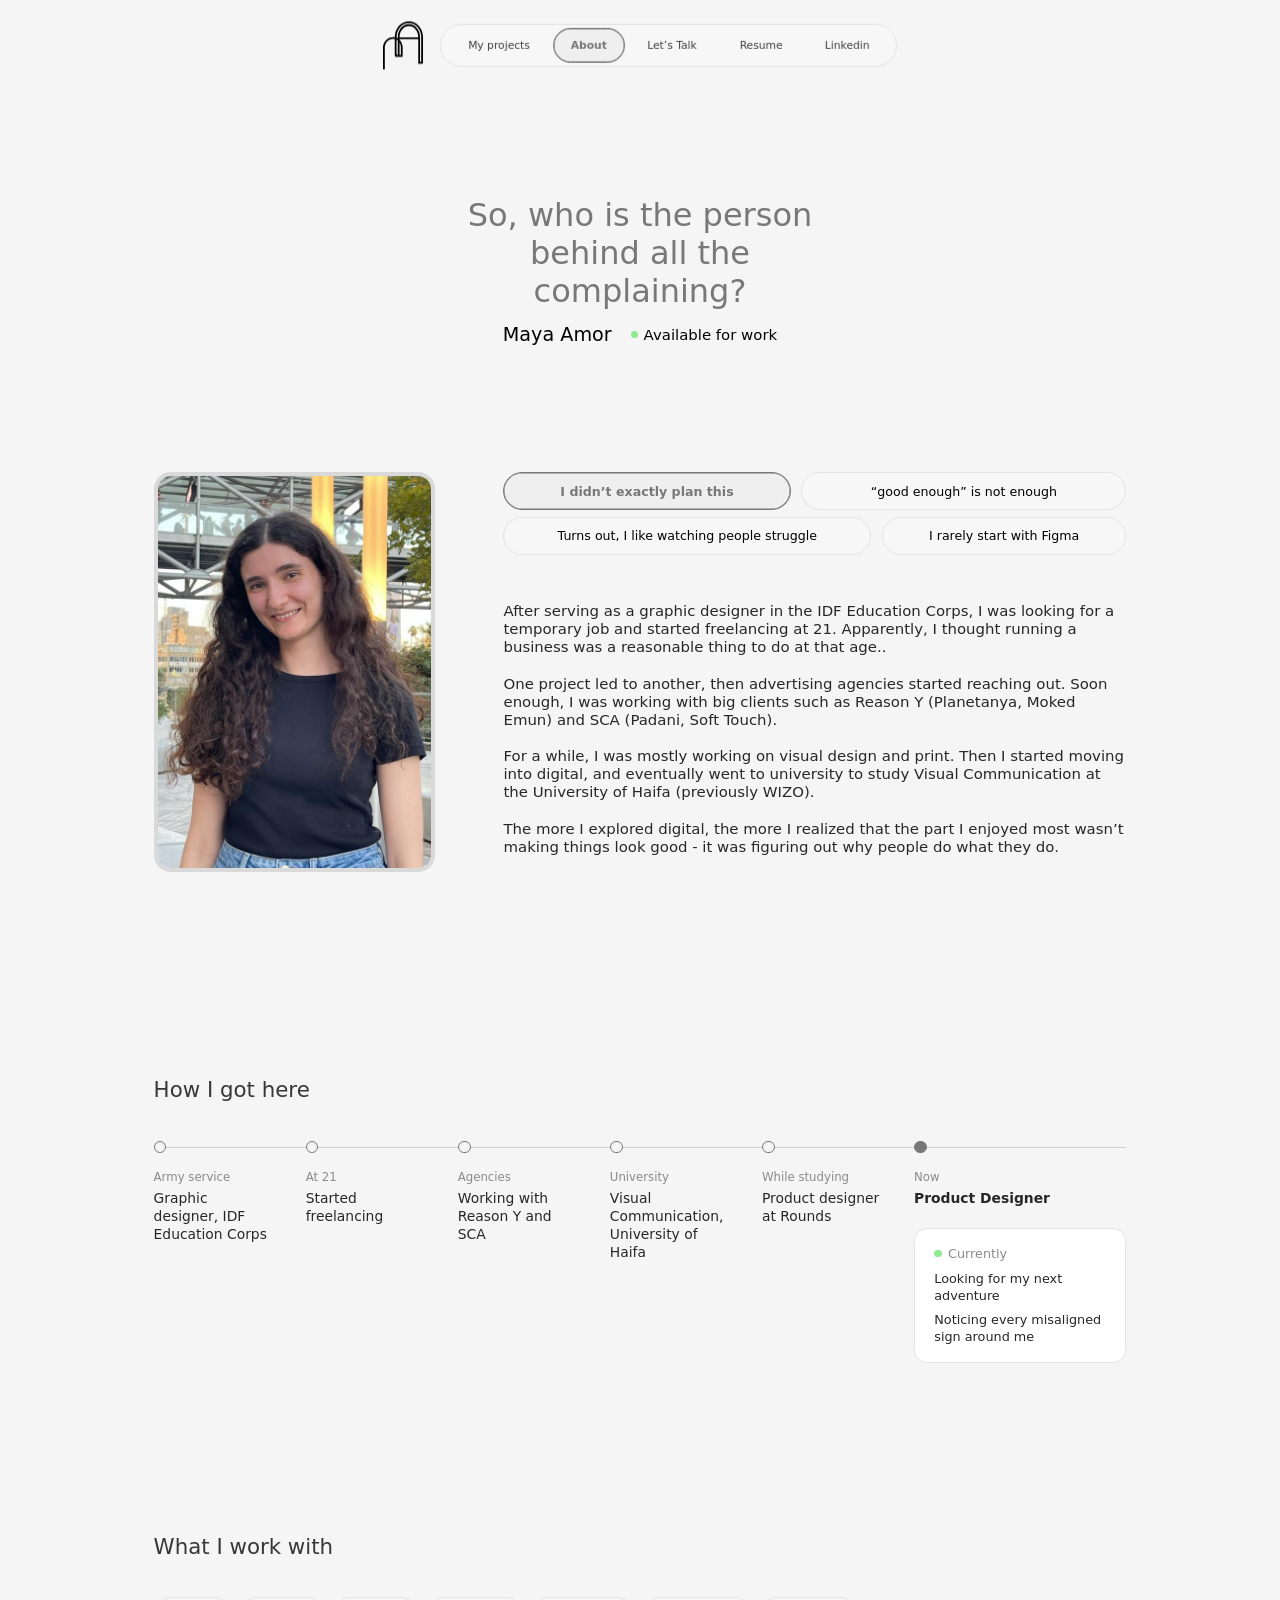
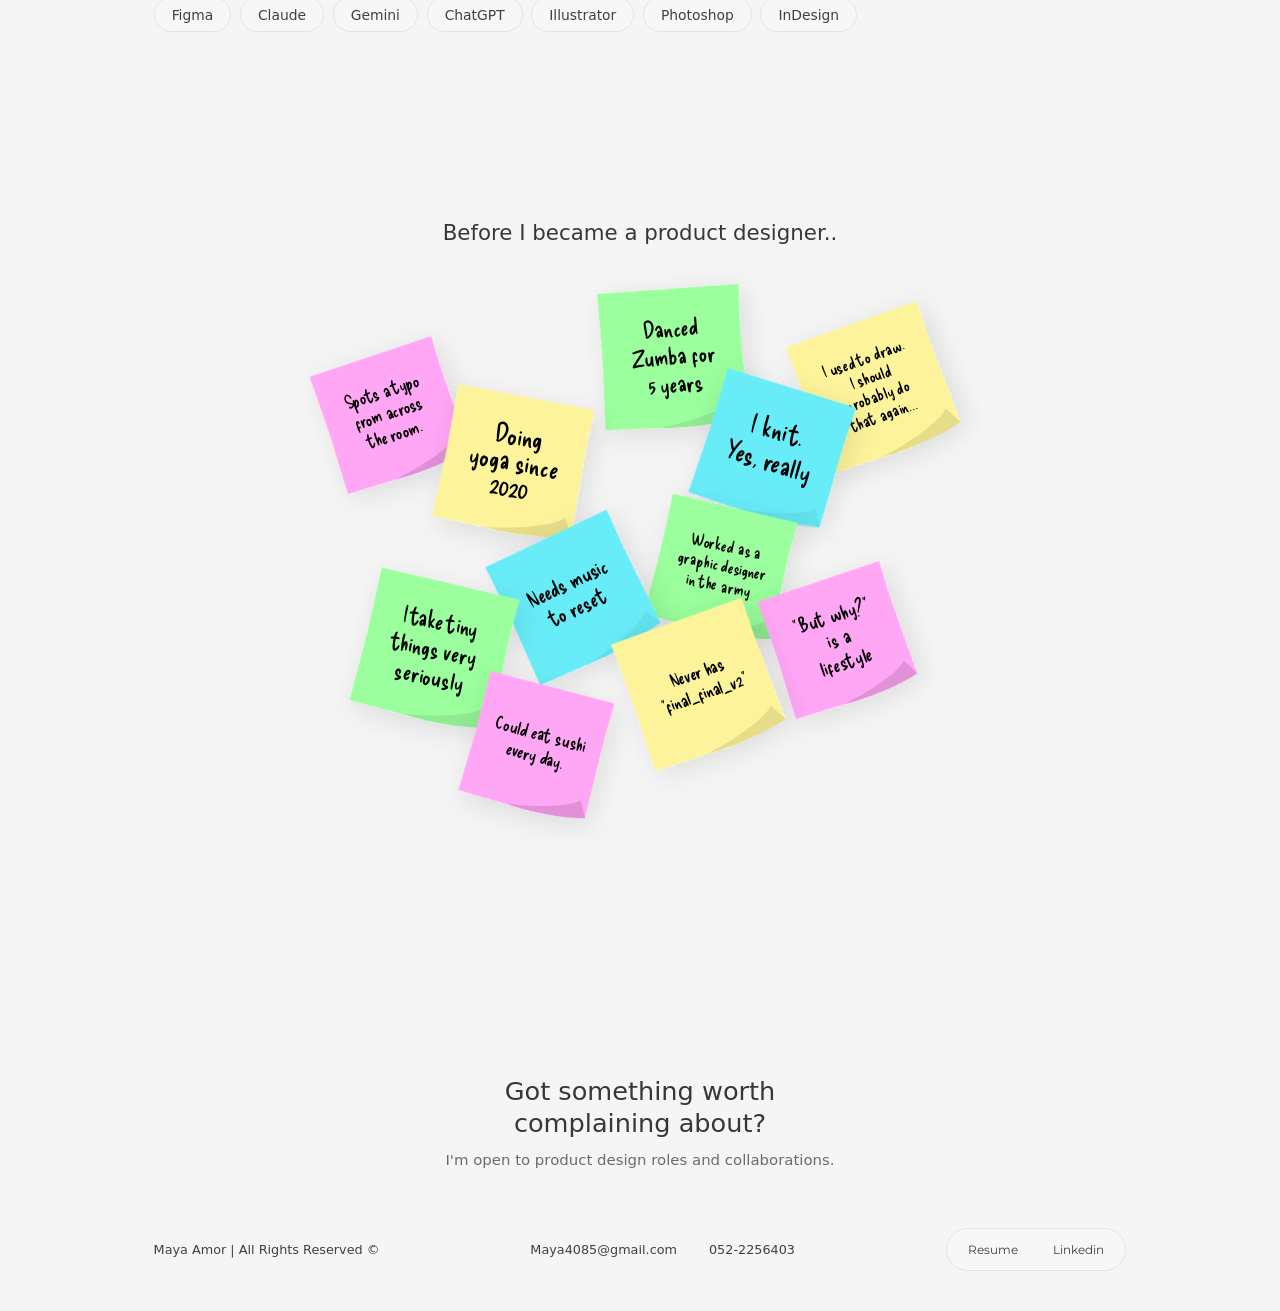
==== about.html @ e7456b0b "Portfolio website: Home, About, WordWise and Sender case studies Responsive static site (HTML, CSS, " ====
<!DOCTYPE html>
<html lang="en">
<head>
  <meta charset="UTF-8">
  <meta name="viewport" content="width=device-width, initial-scale=1.0">
  <title>About | Maya Amor</title>
  <meta name="description" content="About Maya Amor, a product designer who started in graphic design and freelancing and moved into understanding why people do what they do.">

  <!-- Link preview (LinkedIn, WhatsApp, etc.) -->
  <meta property="og:type" content="website">
  <meta property="og:site_name" content="Maya Amor">
  <meta property="og:title" content="About | Maya Amor">
  <meta property="og:description" content="About Maya Amor, a product designer who started in graphic design and freelancing and moved into understanding why people do what they do.">
  <meta property="og:url" content="https://mayaamor122.github.io/about.html">
  <meta property="og:image" content="https://mayaamor122.github.io/assets/social-preview.png">
  <meta property="og:image:width" content="1200">
  <meta property="og:image:height" content="630">
  <meta name="twitter:card" content="summary_large_image">
  <link rel="canonical" href="https://mayaamor122.github.io/about.html">
  <link rel="icon" type="image/svg+xml" href="assets/icons/logo.svg">

  <link rel="preconnect" href="https://fonts.googleapis.com">
  <link rel="preconnect" href="https://fonts.gstatic.com" crossorigin>
  <link href="https://fonts.googleapis.com/css2?family=Delicious+Handrawn&family=Google+Sans+Flex:wght@300..700&family=Montserrat:wght@400;500&display=swap" rel="stylesheet">

  <link rel="stylesheet" href="css/styles.css">

  <!-- Lets CSS know JavaScript is on, so scroll animations only hide content when they can reveal it -->
  <script>document.documentElement.classList.add("js");</script>
</head>
<body>

  <!-- ===== Sticky header (already docked on this page) ===== -->
  <header class="site-header">

    <a class="site-header__logo" href="index.html" aria-label="Maya Amor, home">
      <img src="assets/icons/logo.svg" alt="" width="46" height="56">
    </a>

    <button class="site-header__menu-btn" type="button" aria-label="Open menu" aria-expanded="false" aria-controls="site-nav">
      <span></span><span></span><span></span>
    </button>

    <div class="site-header__nav" id="site-nav">
      <nav class="pill-nav" aria-label="Main">
        <a class="pill-nav__link" href="index.html#projects">My projects</a>
        <a class="pill-nav__link" href="about.html" aria-current="page">About</a>
        <a class="pill-nav__link" href="#contact">Let’s Talk</a>
        <a class="pill-nav__link" href="assets/Maya%20Amor%20Resume.pdf" target="_blank" rel="noopener">Resume</a>
        <a class="pill-nav__link" href="https://www.linkedin.com/in/maya-amor/" target="_blank" rel="noopener">Linkedin</a>
      </nav>
    </div>
  </header>

  <main class="about container">

    <!-- ===== Intro ===== -->
    <div class="about__intro">
      <h1 class="about__title">So, who is the person behind all the complaining?</h1>
      <div class="about__meta">
        <span class="about__name">Maya Amor</span>
        <span class="about__status">Available for work</span>
      </div>
    </div>

    <!-- ===== Photo + story ===== -->
    <div class="about__body">
      <div class="about__photo reveal">
        <img src="assets/Photo%20of%20myself%20for%20about%20section.jpeg"
             alt="Maya Amor smiling, with long curly hair and a black t-shirt, standing outdoors"
             width="768" height="1024">
      </div>

      <div class="about__story reveal">
        <div class="about__tabs" role="tablist" aria-label="About me">
          <button class="about__tab" type="button" role="tab" id="tab-plan" aria-controls="panel-plan" aria-selected="true">I didn’t exactly plan this</button>
          <button class="about__tab" type="button" role="tab" id="tab-enough" aria-controls="panel-enough" aria-selected="false" tabindex="-1">“good enough” is not enough</button>
          <button class="about__tab" type="button" role="tab" id="tab-struggle" aria-controls="panel-struggle" aria-selected="false" tabindex="-1">Turns out, I like watching people struggle</button>
          <button class="about__tab" type="button" role="tab" id="tab-figma" aria-controls="panel-figma" aria-selected="false" tabindex="-1">I rarely start with Figma</button>
        </div>

        <div class="about__panels">
        <div class="about__panel" role="tabpanel" id="panel-plan" aria-labelledby="tab-plan">
          <p>After serving as a graphic designer in the IDF Education Corps, I was looking for a temporary job and started freelancing at 21. Apparently, I thought running a business was a reasonable thing to do at that age..</p>
          <p>One project led to another, then advertising agencies started reaching out. Soon enough, I was working with big clients such as Reason Y (Planetanya, Moked Emun) and SCA (Padani, Soft Touch).</p>
          <p>For a while, I was mostly working on visual design and print. Then I started moving into digital, and eventually went to university to study Visual Communication at the University of Haifa (previously WIZO).</p>
          <p class="about__highlight">The more I explored digital, the more I realized that the part I enjoyed most wasn’t making things look good - it was figuring out why people do what they do.</p>
        </div>

        <div class="about__panel" role="tabpanel" id="panel-enough" aria-labelledby="tab-enough" hidden>
          <p>I've never been particularly good at looking at something and thinking, “Well, that's just how it is.”</p>
          <p>If something doesn't make sense, I want to know why. If something could work better, I'll probably notice it. And if something is 2px off...</p>
          <p>Well.</p>
          <p class="about__highlight">Unfortunately, I will notice that too.</p>
        </div>

        <div class="about__panel" role="tabpanel" id="panel-struggle" aria-labelledby="tab-struggle" hidden>
          <p>Not in a concerning way.</p>
          <p>I just find it genuinely interesting to watch how people interact with things: what they understand immediately, where they hesitate, what they expect to happen, and what makes them take a completely different path from the one I had imagined.</p>
          <p>That's the part of UX that keeps me interested.</p>
          <p class="about__highlight">People rarely use things exactly the way you thought they would. And honestly, that’s what makes it interesting.</p>
        </div>

        <div class="about__panel" role="tabpanel" id="panel-figma" aria-labelledby="tab-figma" hidden>
          <p>Before I design anything, I need to understand what I’m looking at.</p>
          <p>What the product does. Who it’s for. What already exists. What people are used to. What doesn’t make sense.</p>
          <p>Sometimes that means research. Sometimes it means looking at competitors. Sometimes it means grabbing a piece of paper and sketching the flow I have in mind.</p>
          <p class="about__highlight">Figma comes later.</p>
        </div>
        </div>
      </div>
    </div>

    <!-- ===== Journey timeline (the last point holds "Currently") ===== -->
    <section class="journey" aria-labelledby="journey-title">
      <h2 class="about__section-title reveal" id="journey-title">How I got here</h2>
      <ol class="journey__list">
        <li class="journey__item reveal">
          <span class="journey__when">Army service</span>
          <span class="journey__what">Graphic designer, IDF Education Corps</span>
        </li>
        <li class="journey__item reveal">
          <span class="journey__when">At 21</span>
          <span class="journey__what">Started freelancing</span>
        </li>
        <li class="journey__item reveal">
          <span class="journey__when">Agencies</span>
          <span class="journey__what">Working with Reason Y and SCA</span>
        </li>
        <li class="journey__item reveal">
          <span class="journey__when">University</span>
          <span class="journey__what">Visual Communication, University of Haifa</span>
        </li>
        <li class="journey__item reveal">
          <span class="journey__when">While studying</span>
          <span class="journey__what">Product designer at Rounds</span>
        </li>
        <li class="journey__item journey__item--now reveal">
          <span class="journey__when">Now</span>
          <span class="journey__what">Product Designer</span>
          <!-- Placeholder lines: replace with what you're up to -->
          <div class="journey__currently">
            <p class="journey__currently-label">Currently</p>
            <ul>
              <li>Looking for my next adventure</li>
              <li>Noticing every misaligned sign around me</li>
            </ul>
          </div>
        </li>
      </ol>
    </section>

    <!-- ===== Tools and skills ===== -->
    <section class="tools reveal" aria-labelledby="tools-title">
      <h2 class="about__section-title" id="tools-title">What I work with</h2>
      <ul class="tools__list">
        <li>Figma</li>
        <li>Claude</li>
        <li>Gemini</li>
        <li>ChatGPT</li>
        <li>Illustrator</li>
        <li>Photoshop</li>
        <li>InDesign</li>
      </ul>
    </section>

    <!-- ===== Sticky notes: random facts (drag them around) ===== -->
    <section class="facts" id="facts" aria-labelledby="facts-title">
      <h2 class="facts__title reveal" id="facts-title">Before I became a product designer..</h2>
      <ul class="facts__board reveal" aria-label="Random facts about me">
        <li class="note" style="--x:16.96%; --y:25.07%; --w:173.28; --h:168.28; --rot:-11.11deg">
          <i class="note__paper" style="inset:-13.71% -20.63% -21.75% -13.31%"><img src="assets/about/notes/note-1.svg" alt="" draggable="false"></i>
          <span class="note__text" style="--tx:-0.81%; --ty:-1.81%; --trot:-6.94deg; --fs:22; --tw:59.79%">Spots a typo from across the room.</span>
        </li>
        <li class="note" style="--x:54.28%; --y:15.35%; --w:187.6; --h:185.58; --rot:1.49deg">
          <i class="note__paper" style="inset:-12.49% -18.65% -17.26% -12.36%"><img src="assets/about/notes/note-2.svg" alt="" draggable="false"></i>
          <span class="note__text" style="--tx:-0.12%; --ty:-2.16%; --trot:-6.72deg; --fs:28; --tw:58.68%">Danced Zumba for 5 years</span>
        </li>
        <li class="note" style="--x:80.92%; --y:20.62%; --w:184.15; --h:182.15; --rot:-14.27deg">
          <i class="note__paper" style="inset:-12.73% -19.02% -17.64% -12.59%"><img src="assets/about/notes/note-3.svg" alt="" draggable="false"></i>
          <span class="note__text" style="--tx:-0.24%; --ty:-2.74%; --trot:-5.48deg; --fs:20; --tw:59.78%">I used to draw. I should probably do that again...</span>
        </li>
        <li class="note" style="--x:33.4%; --y:33.88%; --w:184.15; --h:182.15; --rot:16.27deg">
          <i class="note__paper" style="inset:-12.73% -19.02% -17.64% -12.59%"><img src="assets/about/notes/note-4.svg" alt="" draggable="false"></i>
          <span class="note__text" style="--tx:-0.35%; --ty:-2.73%; --trot:-5.38deg; --fs:32; --tw:59.78%; --lh:0.969">Doing yoga since 2020</span>
        </li>
        <li class="note" style="--x:67.53%; --y:31.24%; --w:181.99; --h:176.91; --rot:24.68deg">
          <i class="note__paper" style="inset:-13.02% -19.62% -20.68% -12.67%"><img src="assets/about/notes/note-5.svg" alt="" draggable="false"></i>
          <span class="note__text" style="--tx:-1.07%; --ty:-3.64%; --trot:-7.71deg; --fs:32; --tw:60.49%">I knit. Yes, really</span>
        </li>
        <li class="note" style="--x:60.64%; --y:52.14%; --w:169.48; --h:167.65; --rot:18.75deg">
          <i class="note__paper" style="inset:-13.84% -20.75% -19.39% -13.7%"><img src="assets/about/notes/note-6.svg" alt="" draggable="false"></i>
          <span class="note__text" style="--tx:-0.55%; --ty:-4.32%; --trot:-6.71deg; --fs:20; --tw:64.96%">Worked as a graphic designer in the army</span>
        </li>
        <li class="note" style="--x:41.25%; --y:56.75%; --w:181.99; --h:176.91; --rot:-17.99deg">
          <i class="note__paper" style="inset:-13.02% -19.62% -20.68% -12.67%"><img src="assets/about/notes/note-7.svg" alt="" draggable="false"></i>
          <span class="note__text" style="--tx:-0.37%; --ty:-2.17%; --trot:-7.52deg; --fs:26; --tw:60.04%">Needs music to reset</span>
        </li>
        <li class="note" style="--x:22.94%; --y:66.42%; --w:187.6; --h:185.58; --rot:18.75deg">
          <i class="note__paper" style="inset:-12.49% -18.65% -17.26% -12.36%"><img src="assets/about/notes/note-8.svg" alt="" draggable="false"></i>
          <span class="note__text" style="--tx:-0.75%; --ty:-2.02%; --trot:-6.71deg; --fs:28; --tw:58.68%">I take tiny things very seriously</span>
        </li>
        <li class="note" style="--x:76.02%; --y:64.22%; --w:173.28; --h:168.28; --rot:-11.11deg">
          <i class="note__paper" style="inset:-13.71% -20.63% -21.75% -13.31%"><img src="assets/about/notes/note-9.svg" alt="" draggable="false"></i>
          <span class="note__text" style="--tx:0.41%; --ty:-1.11%; --trot:-6.94deg; --fs:24; --tw:56.87%">“But why?” is a lifestyle</span>
        </li>
        <li class="note" style="--x:57.82%; --y:72.33%; --w:184.15; --h:182.15; --rot:-14.27deg">
          <i class="note__paper" style="inset:-12.73% -19.02% -17.64% -12.59%"><img src="assets/about/notes/note-10.svg" alt="" draggable="false"></i>
          <span class="note__text" style="--tx:0.83%; --ty:-2.62%; --trot:-5.48deg; --fs:22; --tw:64.81%">Never has “final_final_v2”</span>
        </li>
        <li class="note" style="--x:36.4%; --y:83%; --w:173.28; --h:168.28; --rot:22.15deg">
          <i class="note__paper" style="inset:-13.71% -20.63% -21.75% -13.31%"><img src="assets/about/notes/note-11.svg" alt="" draggable="false"></i>
          <span class="note__text" style="--tx:-0.06%; --ty:-2.33%; --trot:-6.94deg; --fs:22; --tw:65.36%">Could eat sushi every day.</span>
        </li>
      </ul>
    </section>

  </main>

  <!-- ===== Footer ===== -->
  <footer id="contact" class="footer">
    <!-- Closing line: the top of the footer -->
    <div class="footer__cta container reveal">
      <h2 class="footer__title">Got something worth<br>complaining about?</h2>
      <p class="footer__subtitle">I'm open to product design roles and collaborations.</p>
    </div>

    <div class="footer__inner container">
      <p class="footer__copy">Maya Amor | All Rights Reserved ©</p>

      <div class="footer__contact">
        <span>Maya4085@gmail.com</span>
        <span>052-2256403</span>
      </div>

      <div class="footer__actions">
        <nav class="pill-nav pill-nav--footer" aria-label="External links">
          <a class="pill-nav__link" href="assets/Maya%20Amor%20Resume.pdf" target="_blank" rel="noopener">Resume</a>
          <a class="pill-nav__link" href="https://www.linkedin.com/in/maya-amor/" target="_blank" rel="noopener">Linkedin</a>
        </nav>
      </div>
    </div>
  </footer>

  <!-- Floating back-to-top button, appears once you start scrolling -->
  <a class="back-to-top" href="#top" aria-label="Back to top">
    <img src="assets/icons/back-to-top.svg" alt="" width="47" height="47">
  </a>

  <script src="js/main.js"></script>
</body>
</html>
---- css/styles.css ----
/* =========================================================
   Scaling
   The Figma design is drawn on a 1200px frame. On desktop the
   whole layout scales with the window width, so 1rem = 16px at
   1200px, up to a max of 18.4px from 1380px wide. All sizes below are in rem
   (Figma px ÷ 16). Tablet and phone use a fixed 16px base.
   ========================================================= */
html {
  font-size: 16px;
}

@media (min-width: 961px) {
  html {
    /* Grows with the window up to 1380px wide (1.15× the Figma sizes),
       then stays that size so text doesn't get huge on big screens */
    font-size: min(calc(100vw / 75), 18.4px);
  }
}

/* =========================================================
   Design tokens (from Figma)
   ========================================================= */
:root {
  --bg: #f5f5f5;
  --surface: #f7f7f7;
  --surface-hover: #ececec;
  --border: #e3e3e3;
  --selected-bg: #efeff0;         /* selected pill (current page / active tab) */
  --selected: #787878;

  --text-strong: #272727;
  --text-heading: #373737;
  --text-muted: #404041;
  --navy: #0a083b;

  --wordwise: #581c89;
  --wordwise-card: #a855f7;
  --sender: #f57538;
  --sender-card: #ff8834;

  --font-sans: "Google Sans Flex", "Google Sans", system-ui, -apple-system, "Segoe UI", Roboto, sans-serif;
  --font-alt: "Montserrat", system-ui, -apple-system, "Segoe UI", Roboto, sans-serif;

  --content-width: 57rem;   /* 912px */
  --gutter: 1rem;
  --radius-card: 1rem;      /* 16px */
}

/* =========================================================
   Base
   ========================================================= */
*,
*::before,
*::after {
  box-sizing: border-box;
}

html {
  scroll-behavior: smooth;
}

@media (prefers-reduced-motion: reduce) {
  html { scroll-behavior: auto; }
}

body {
  margin: 0;
  background: var(--bg);
  color: var(--text-strong);
  font-family: var(--font-sans);
  -webkit-font-smoothing: antialiased;
  text-rendering: optimizeLegibility;
}

img {
  display: block;
  max-width: 100%;
  height: auto;
}

a {
  color: inherit;
  text-decoration: none;
}

/* Line break used only on phones */
.br-mobile {
  display: none;
}

/* Phone-only starting spot for the menu button in the hero */
.hero__menu-slot {
  display: none;
}

h1, h2, h3, h4, p, ul, dl, dd, figure {
  margin: 0;
}

ul {
  padding: 0;
  list-style: none;
}

:focus-visible {
  outline: 2px solid var(--wordwise-card);
  outline-offset: 3px;
}

.container {
  width: 100%;
  max-width: calc(var(--content-width) + var(--gutter) * 2);
  margin-inline: auto;
  padding-inline: var(--gutter);
}

/* =========================================================
   Pill navigation (hero + footer)
   ========================================================= */
.pill-nav {
  display: flex;
  align-items: center;
  justify-content: center;
  height: 2.5rem;                 /* 40px (85% of Figma 47px) */
  padding: 0.266rem;              /* same gap on every side */
  background: var(--surface);
  border: 0.094rem solid var(--border);
  border-radius: 4.625rem;
}

.pill-nav__link {
  padding: 0.584rem 1.01rem;      /* 85% of Figma 11px 19px */
  border: 1px solid transparent;  /* reserves space for the hover stroke */
  border-radius: 4.625rem;
  font-size: 0.629rem;            /* 85% of Figma 11.8px */
  font-weight: 300;
  line-height: normal;
  color: var(--text-muted);
  white-space: nowrap;
  transition: background-color 0.2s ease, border-color 0.2s ease, color 0.2s ease;
}

.pill-nav__link:hover {
  background: var(--surface-hover);
  color: var(--text-strong);
}

.site-header .pill-nav__link:hover,
.hero .pill-nav__link:hover {
  border-color: var(--border);
}

/* Current page (e.g. "About" on the About page) */
/* Selected pill: one shared style for the current navbar link
   (e.g. "About", or "My projects" while viewing the projects)
   and the active About tab. */
.pill-nav__link[aria-current]:not([aria-current="false"]),
.pill-nav__link[aria-current]:not([aria-current="false"]):hover,
.about__tab[aria-selected="true"],
.about__tab[aria-selected="true"]:hover {
  background: var(--selected-bg);
  border-color: var(--selected);
  box-shadow: inset 0 0 0 0.5px var(--selected);  /* 1.5px outline in total, like Figma */
  color: var(--selected);
  font-weight: 600;
}

/* Reserves the bold width so pills don't shift when they get selected
   (js/main.js copies each label into data-label) */
.pill-nav__link,
.about__tab,
.cs-nav__link {
  display: inline-flex;
  flex-direction: column;
  align-items: center;
}

.pill-nav__link::after,
.about__tab::after,
.cs-nav__link::after {
  content: attr(data-label);
  height: 0;
  overflow: hidden;
  visibility: hidden;
  font-weight: 600;
}

.pill-nav--footer .pill-nav__link {
  font-family: var(--font-alt);
  font-weight: 400;
}

/* =========================================================
   Sticky header
   Layout here = the final "docked" position (logo + navbar side by side).
   On Home, js/main.js moves the logo and navbar from their hero spots
   into these positions as you scroll, and fades the shadows in via --dock.
   ========================================================= */
.site-header {
  --dock: 0;                      /* 0 = no shadow (in hero), 1 = full shadow (docked) */
  position: fixed;
  inset: 0 0 auto 0;
  z-index: 20;
  display: flex;
  align-items: center;
  justify-content: center;
  gap: 1rem;                      /* 16px between logo and navbar */
  padding: 1.25rem var(--gutter); /* 20px */
  pointer-events: none;           /* only the logo/links are clickable, not the empty bar */
}

.site-header > * {
  position: relative;
  pointer-events: auto;
}

/* Docked shadows: fade in with --dock so the header stands out over the page */
.site-header .pill-nav,
.site-header__menu-btn {
  box-shadow: 0 0.25rem 0.875rem rgba(0, 0, 0, calc(0.1 * var(--dock)));
}

.site-header__logo img {
  filter: drop-shadow(0 0.125rem 0.25rem rgba(0, 0, 0, calc(0.18 * var(--dock))));
}

/* Soft blurred patch behind the logo once it's docked, so it stays readable
   over busy content. Round with feathered edges, so there's no hard outline. */
.site-header__logo {
  isolation: isolate;
}

.site-header__logo::before {
  content: "";
  position: absolute;
  inset: -0.75rem -0.9rem;
  z-index: -1;
  border-radius: 50%;
  background: rgba(245, 245, 245, 0.35);
  -webkit-backdrop-filter: blur(6px);
  backdrop-filter: blur(6px);
  -webkit-mask-image: radial-gradient(closest-side, #000 55%, transparent);
  mask-image: radial-gradient(closest-side, #000 55%, transparent);
  opacity: var(--dock);
  pointer-events: none;
}

.site-header__logo,
.site-header__nav {
  display: block;
  transform-origin: top left;     /* so the docked shrink is anchored predictably */
  will-change: transform;
}

.site-header__menu-btn {
  display: none;
}

/* Page content below the header shouldn't hide under it when jumping to a section */
#facts,
#projects,
#contact {
  scroll-margin-top: 6.5rem;
}

/* =========================================================
   Hero — fills the first screen
   ========================================================= */
.hero {
  display: flex;
  flex-direction: column;
  align-items: center;
  justify-content: center;
  gap: 3.375rem;                  /* 54px */
  min-height: 100vh;
  min-height: 100svh;
  padding-block: 3rem;
  text-align: center;
}

.hero__logo-slot,
.site-header__logo img {
  width: 2.342rem;                /* 85% of the Figma-minus-5% size */
  height: auto;
}

.hero__text {
  display: flex;
  flex-direction: column;
  align-items: center;
  color: var(--text-heading);
}

.hero__title {
  margin-bottom: 1.9375rem;       /* 31px */
  font-size: 1.875rem;            /* 30px */
  font-weight: 500;
  line-height: 1.069;
}

.hero__bio {
  font-size: 1rem;                /* 16px */
  font-weight: 400;
  line-height: 1.069;
}

.hero__bio + .hero__bio {
  margin-top: 1.069em;
}

.hero .pill-nav {
  max-width: 100%;
}

/* On desktop/tablet the hero logo + navbar are invisible placeholders:
   the header copies are drawn on top of them and travel up on scroll. */
@media (min-width: 641px) {
  .js .site-header--home ~ .hero .hero__logo-slot,
  .js .site-header--home ~ .hero .hero__nav-slot {
    visibility: hidden;
  }
}

/* =========================================================
   Intro to projects
   ========================================================= */
.intro {
  display: flex;
  justify-content: center;
  padding-top: 6rem;
  padding-bottom: 5rem;           /* 80px */
}

.intro__link {
  display: flex;
  flex-direction: column;
  align-items: center;
  gap: 0.9375rem;                 /* 15px */
  max-width: 20.625rem;           /* 330px */
  font-size: 0.875rem;            /* 14px */
  font-weight: 300;
  line-height: normal;
  color: #000;
  text-align: center;
}

.intro__link img {
  width: 1rem;
}

/* =========================================================
   Projects
   ========================================================= */
.projects {
  display: flex;
  flex-direction: column;
  gap: 8.375rem;                  /* 134px */
  padding-top: 4.875rem;          /* 78px */
  scroll-margin-top: 1.5rem;
}

.project {
  display: flex;
  flex-direction: column;
  gap: 1.5rem;                    /* 24px */
}

.project__header {
  display: flex;
  align-items: flex-start;
  justify-content: space-between;
  gap: 1.5rem;
}

.project__heading {
  display: flex;
  flex-direction: column;
  gap: 0.75rem;                   /* 12px */
}

.project__label {
  font-family: var(--font-alt);
  font-size: 0.9375rem;           /* 15px */
  font-weight: 500;
  line-height: 1.069;
}

.project__title {
  font-size: 1.625rem;            /* 26px */
  font-weight: 600;
  line-height: normal;
}

.project--wordwise .project__label { color: var(--wordwise); }
.project--wordwise .project__title { max-width: 23.125rem; }
.project--sender   .project__label { color: var(--sender); }

/* Card = colored background + full-resolution screenshot on top,
   positioned exactly as in Figma (912 × 500 frame). */
.project__card {
  position: relative;
  display: block;
  overflow: hidden;
  border-radius: var(--radius-card);
  aspect-ratio: 912 / 500;
  container-type: inline-size;
}

.project--wordwise .project__card { background: var(--wordwise-card); }
.project--sender   .project__card { background: var(--sender-card); }

.project__screen {
  position: absolute;
  left: 7.294%;                   /* 66.5 / 912 */
  top: 34.34%;                    /* 171.7 / 500 */
  width: 85.41%;                  /* 779 / 912 */
  border-radius: 1.754cqi;        /* 16px at 912px card width, scales with the card */
}

/* View Project button */
.btn-pill {
  display: inline-flex;
  flex-shrink: 0;
  align-items: center;
  justify-content: center;
  gap: 0.5rem;                    /* 8px */
  padding: 0.625rem 1.125rem;     /* 10px 18px */
  background: var(--surface);
  border: 1px solid var(--border);
  border-radius: 100px;
  font-size: 0.8125rem;           /* 13px */
  font-weight: 300;
  line-height: 1.22;
  color: var(--text-strong);
  white-space: nowrap;
  transition: background-color 0.2s ease;
}

.btn-pill:hover {
  background: var(--surface-hover);
}

.btn-pill__arrow {
  /* The Figma arrow points down; rotate it to point right */
  width: 0.6875rem;               /* 11px */
  transform: rotate(-90deg);
}

/* Tags */
.tags {
  display: flex;
  flex-wrap: wrap;
  gap: 0.375rem;                  /* 6px */
}

.tag {
  min-width: 5.375rem;            /* 86px */
  padding: 0.625rem 1.25rem;      /* 10px 20px */
  border: 1px solid var(--border);
  border-radius: 100px;
  font-family: var(--font-alt);
  font-size: 0.75rem;             /* 12px */
  line-height: 1.22;
  text-align: center;
  color: var(--text-strong);
}

/* =========================================================
   Footer
   ========================================================= */
.footer {
  margin-top: 13.5625rem;         /* 217px */
  padding-bottom: 2.3125rem;      /* 37px */
}

.footer__inner {
  display: flex;
  align-items: center;
  justify-content: space-between;
  gap: 1.5rem;
}

.footer__copy,
.footer__contact {
  font-size: 0.75rem;             /* 12px */
  font-weight: 300;
  color: var(--text-muted);
  white-space: nowrap;
}

.footer__contact {
  display: flex;
  gap: 1.875rem;                  /* 30px */
}

.footer__actions {
  display: flex;
  align-items: center;
  gap: 0.75rem;                   /* 12px */
}

/* Smaller pill than the hero navbar */
.pill-nav--footer {
  height: 2.5rem;                 /* 40px */
  padding: 0.25rem;               /* 4px */
}

.pill-nav--footer .pill-nav__link {
  padding: 0.5625rem 0.9375rem;   /* 9px 15px */
  font-size: 0.6875rem;           /* 11px */
}

/* =========================================================
   Floating back-to-top button
   Hidden at the top of the page; js/main.js adds .is-visible
   once you start scrolling.
   ========================================================= */
.back-to-top {
  position: fixed;
  right: 2rem;
  bottom: 2rem;
  z-index: 10;
  border-radius: 0.6rem;
  box-shadow: 0 0.25rem 1rem rgba(0, 0, 0, 0.08);
  opacity: 0;
  visibility: hidden;
  transform: translateY(0.75rem);
  transition: opacity 0.3s ease, transform 0.3s ease, visibility 0.3s;
}

.back-to-top.is-visible {
  opacity: 1;
  visibility: visible;
  transform: translateY(0);
}

.back-to-top.is-visible:hover {
  transform: translateY(-0.125rem);
}

.back-to-top img {
  width: 2.5rem;                  /* 40px */
}

/* =========================================================
   About page
   ========================================================= */
.about {
  padding-top: 11.5rem;           /* title sits closer to the navbar than in Figma (~232px) */
}

.about__intro {
  display: flex;
  flex-direction: column;
  align-items: center;
  gap: 0.75rem;
  text-align: center;
}

.about__title {
  max-width: 24rem;               /* 383px → wraps onto 2 lines */
  font-size: 1.875rem;            /* 30px */
  font-weight: 300;
  line-height: normal;
  color: var(--selected);
}

.about__meta {
  display: flex;
  flex-wrap: wrap;
  align-items: center;
  justify-content: center;
  gap: 0.25rem 1.125rem;          /* 18px */
  color: #000;
}

.about__name {
  font-size: 1.125rem;            /* 18px */
  font-weight: 400;
}

.about__status {
  display: inline-flex;
  align-items: center;
  gap: 0.3125rem;                 /* 5px */
  font-size: 0.875rem;            /* 14px */
  font-weight: 300;
}

.about__status::before {
  content: "";
  width: 0.43rem;                 /* 7px green dot */
  height: 0.43rem;
  border-radius: 50%;
  background: #90ea91;
}

.about__body {
  display: grid;
  grid-template-columns: 16.5rem 1fr;   /* 264px photo (about 10% smaller than Figma) + story */
  align-items: start;
  gap: 4rem;                            /* 64px */
  margin-top: 7.375rem;                 /* 118px */
}

/* Photo: rounded with a light gray frame, cropped like in Figma */
.about__photo {
  position: relative;
  overflow: hidden;
  aspect-ratio: 296 / 421;
  border: 0.25rem solid #d9d9d9;
  border-radius: var(--radius-card);
}

.about__photo img {
  position: absolute;
  top: -19.71%;
  left: -19.01%;
  width: 138.01%;
  max-width: none;
  height: 129.12%;
  object-fit: cover;
}

/* Tabs */
.about__tabs {
  display: flex;
  flex-wrap: wrap;
  gap: 0.375rem 0.625rem;         /* 6px between rows, 10px between pills */
}

.about__tab {
  display: inline-flex;
  flex-direction: column;
  flex: 1 1 auto;
  align-items: center;
  padding: 0.625rem 1.375rem;     /* 10px 22px */
  background: var(--surface);
  border: 1px solid var(--border);
  border-radius: 100px;
  font: inherit;
  font-size: 0.74rem;             /* 11.8px */
  font-weight: 300;
  line-height: normal;
  color: #000;
  white-space: nowrap;
  cursor: pointer;
  transition: background-color 0.2s ease, border-color 0.2s ease, box-shadow 0.2s ease, color 0.2s ease;
}

.about__tab:hover {
  background: var(--surface-hover);
}

/* Story text. All four panels share one grid cell, so the area is always as tall
   as the longest story and the page doesn't jump when switching tabs. */
.about__panels {
  display: grid;
  margin-top: 2.75rem;            /* 44px */
}

.about__panel[hidden] {
  display: block;
  visibility: hidden;
}

.about__panel {
  grid-area: 1 / 1;
  font-size: 0.875rem;            /* 14px */
  font-weight: 300;
  line-height: normal;
  color: var(--text-strong);
}

.about__panel p + p {
  margin-top: 1.25em;             /* blank line between paragraphs */
}

.about__highlight {
  font-weight: 500;
}

/* =========================================================
   Tablet (≤ 960px)
   ========================================================= */
@media (max-width: 960px) {
  :root { --gutter: 2rem; }

  .projects { gap: 6.5rem; }

  .footer { margin-top: 10rem; }

  .footer__inner {
    flex-wrap: wrap;
    justify-content: center;
    row-gap: 1.25rem;
  }

  .footer__copy { order: 3; width: 100%; text-align: center; }

  /* About: narrower photo column */
  .about { padding-top: 8.5rem; }

  .about__body {
    grid-template-columns: 12.5rem 1fr;
    gap: 2.5rem;
    margin-top: 5rem;
  }
}

/* =========================================================
   Phone (≤ 640px)
   ========================================================= */
@media (max-width: 640px) {
  :root { --gutter: 2rem; }       /* 32px side margins on phones */

  /* Hero no longer fills the whole screen on phones, so the intro line sits closer */
  .hero {
    gap: 2.5rem;
    min-height: auto;
    padding-top: 6.5rem;
    padding-bottom: 2.5rem;
  }

  .hero__title {
    margin-bottom: 1.5rem;
    font-size: 1.75rem;
  }

  .hero__bio { font-size: 0.9375rem; }

  /* Phones keep the full-size logo + navbar so links stay easy to tap */
  .pill-nav:not(.pill-nav--footer) { height: 2.9375rem; padding: 0.3125rem; }
  .pill-nav:not(.pill-nav--footer) .pill-nav__link { font-size: 0.74rem; }
  .hero__logo-slot { width: 2.755rem; }

  /* Phones: the hero shows only the menu button (centered) instead of the navbar */
  .hero__nav-slot { display: none; }

  .hero__menu-slot {
    display: block;
    width: 2.5rem;
    height: 2.5rem;
    visibility: hidden;
  }

  .site-header--home .site-header__menu-btn {
    animation: rise-in var(--hero-duration) var(--ease-out) both;
    animation-delay: calc(0.2s + var(--hero-stagger) * 3.6);
  }

  .pill-nav__link { padding: 0.6875rem 0.625rem; }

  .intro {
    padding-top: 6rem;
    padding-bottom: 4.5rem;
  }

  .projects {
    gap: 8rem;
    padding-top: 3.5rem;
    padding-inline: 2.75rem;      /* 44px: project cards get extra side room */
  }

  .project { gap: 1.5rem; }

  .project__header {
    flex-direction: column;
    gap: 1rem;
  }

  .project__title { font-size: 1.375rem; }

  /* About: photo on top, story below */
  .about { padding-top: 9rem; }

  .about__title { font-size: 1.625rem; }

  .about__body {
    grid-template-columns: 1fr;
    gap: 3rem;
    margin-top: 3.5rem;
  }

  .about__photo {
    width: 100%;
    max-width: 15rem;
    justify-self: center;
  }

  .about__tabs { gap: 0.5rem; }

  .about__tab {
    padding: 0.75rem 1.25rem;
    font-size: 0.8125rem;
  }

  .about__panels { margin-top: 2rem; }

  .br-desktop { display: none; }
  .br-mobile { display: inline; }

  .footer {
    margin-top: 10rem;
    padding-bottom: 3rem;
  }

  .back-to-top { right: 2.5rem; bottom: 2.5rem; }

  /* ----- Header on phones: logo + hamburger, links in a dropdown ----- */
  .site-header {
    --dock: 1;
    justify-content: space-between;
    padding: 2.5rem;               /* 40px from the top and side edges */
  }

  .site-header__logo {
    transition: opacity 0.5s var(--ease-out), visibility 0.5s;
  }

  .site-header__logo img { width: 2rem; }

  /* Home: the menu button is always there; the small logo only appears once
     you scroll past the hero (so there aren't two logos on screen) */
  .site-header--home:not(.is-visible) .site-header__logo {
    opacity: 0;
    visibility: hidden;
  }

  .site-header__menu-btn {
    display: flex;
    flex-direction: column;
    justify-content: center;
    gap: 5px;
    /* Same look as the back-to-top button */
    width: 2.5rem;
    height: 2.5rem;
    padding: 0 0.75rem;
    background: var(--surface);
    border: 1.5px solid var(--border);
    border-radius: 0.5rem;
    box-shadow: 0 0.25rem 1rem rgba(0, 0, 0, 0.08);
    cursor: pointer;
  }

  .site-header__menu-btn span {
    display: block;
    height: 1.5px;
    background: var(--text-strong);
    border-radius: 2px;
    transition: transform 0.35s var(--ease-out), opacity 0.2s ease;
  }

  /* Hamburger → X */
  .menu-open .site-header__menu-btn span:nth-child(1) { transform: translateY(6.5px) rotate(45deg); }
  .menu-open .site-header__menu-btn span:nth-child(2) { opacity: 0; }
  .menu-open .site-header__menu-btn span:nth-child(3) { transform: translateY(-6.5px) rotate(-45deg); }

  .site-header__nav {
    position: absolute;
    top: calc(100% - 2rem);        /* 8px under the button (header has 40px bottom padding) */
    right: 2.5rem;                 /* lines up with the menu button */
    opacity: 0;
    visibility: hidden;
    translate: 0 -0.5rem;          /* "translate" so it combines with the travel movement */
    transition: opacity 0.3s ease, translate 0.3s var(--ease-out), visibility 0.3s;
  }

  .menu-open .site-header__nav {
    opacity: 1;
    visibility: visible;
    translate: 0 0;
  }

  .site-header__nav .pill-nav {
    flex-direction: column;
    align-items: stretch;
    height: auto;
    min-width: 11rem;
    padding: 0.375rem;
    border-radius: 1.25rem;
    box-shadow: 0 0.75rem 2rem rgba(0, 0, 0, 0.08);
    animation: none;
  }

  .site-header__nav .pill-nav .pill-nav__link {
    align-items: flex-start;       /* left-align text in the dropdown */
    padding: 0.75rem 1rem;
    font-size: 0.875rem;
  }

  .footer__contact {
    flex-direction: column;
    align-items: center;
    gap: 0.5rem;
    width: 100%;
  }
}

/* Very small phones */
@media (max-width: 370px) {
  .pill-nav__link {
    padding: 0.6875rem 0.4375rem;
    font-size: 0.6875rem;
  }
}

/* =========================================================
   Animations
   Timing and distances are grouped here so they're easy to tweak.
   ========================================================= */
:root {
  --ease-out: cubic-bezier(0.22, 1, 0.36, 1);   /* fast start, soft landing */

  /* Speeds — change these to make animations faster or slower */
  --hero-duration: 2.6s;      /* how long each hero item takes to rise in */
  --hero-stagger: 0.4s;       /* gap between one hero item and the next */
  --hover-duration: 1.3s;     /* screenshot slide on card hover */
  --reveal-duration: 2s;      /* project fade-up on scroll */
  --reveal-stagger: 0.24s;    /* gap between title row, card and tags */
}

/* ----- 1. Hero: fade + rise in on page load, one after another ----- */
/* Uses "translate" (not "transform") so it can combine with the scroll
   movement that js/main.js applies to the header items. */
@keyframes rise-in {
  from {
    opacity: 0;
    translate: 0 1.25rem;
  }
  to {
    opacity: 1;
    translate: 0 0;
  }
}

.hero__logo-slot,
.site-header--home .site-header__logo img,
.hero__title,
.hero__bio,
.hero .pill-nav,
.site-header--home .pill-nav {
  animation: rise-in var(--hero-duration) var(--ease-out) both;
}

.hero__logo-slot,
.site-header--home .site-header__logo img { animation-delay: 0.2s; }
.hero__title            { animation-delay: calc(0.2s + var(--hero-stagger)); }
.hero__bio              { animation-delay: calc(0.2s + var(--hero-stagger) * 2); }
.hero__bio + .hero__bio { animation-delay: calc(0.2s + var(--hero-stagger) * 2.6); }
.hero .pill-nav,
.site-header--home .pill-nav { animation-delay: calc(0.2s + var(--hero-stagger) * 3.6); }

/* About: title and name rise in on page load, like the Home hero */
.about__title,
.about__meta {
  animation: rise-in var(--hero-duration) var(--ease-out) both;
}

.about__title { animation-delay: 0.2s; }
.about__meta  { animation-delay: calc(0.2s + var(--hero-stagger)); }

/* ----- 2. Project card: screenshot slides up on hover ----- */
.project__screen {
  transition: transform var(--hover-duration) var(--ease-out);
}

@media (hover: hover) {
  .project__card:hover .project__screen {
    transform: translateY(-6%);
  }
}

.project__card:focus-visible .project__screen {
  transform: translateY(-6%);
}

/* ----- 3. Intro line + projects: fade up as they scroll into view -----
   js/main.js adds .is-revealed when one enters the screen.
   Inside each, the items follow each other slightly
   (intro: text, then arrow / project: title row, card, tags). */
.js .intro__link > *,
.js .project > * {
  opacity: 0;
  transform: translateY(2.5rem);
  transition: opacity var(--reveal-duration) var(--ease-out), transform var(--reveal-duration) var(--ease-out);
}

.js .intro__link > :nth-child(2),
.js .project > :nth-child(2) { transition-delay: var(--reveal-stagger); }
.js .project > :nth-child(3) { transition-delay: calc(var(--reveal-stagger) * 2); }

.js .intro.is-revealed .intro__link > *,
.js .project.is-revealed > * {
  opacity: 1;
  transform: translateY(0);
}

/* Generic: any element with class="reveal" fades up when it scrolls into view */
.js .reveal {
  opacity: 0;
  transform: translateY(2.5rem);
  transition: opacity var(--reveal-duration) var(--ease-out), transform var(--reveal-duration) var(--ease-out);
}

.js .reveal.is-revealed {
  opacity: 1;
  transform: translateY(0);
}

/* About: story follows the photo slightly */
.js .about__story.reveal { transition-delay: var(--reveal-stagger); }

/* ----- 4. About tabs: new text fades in when switching ----- */
@keyframes panel-in {
  from {
    opacity: 0;
    translate: 0 0.5rem;
  }
  to {
    opacity: 1;
    translate: 0 0;
  }
}

.about__panel.is-switching {
  animation: panel-in 0.7s var(--ease-out) both;
}

/* ----- Respect "reduce motion" system setting ----- */
@media (prefers-reduced-motion: reduce) {
  .hero__logo-slot,
  .site-header__logo img,
  .hero__title,
  .hero__bio,
  .pill-nav,
  .about__title,
  .about__meta,
  .about__panel.is-switching,
  .site-header--home .site-header__menu-btn {
    animation: none;
  }

  .js .reveal,
  .js .intro__link > *,
  .js .project > * {
    opacity: 1;
    transform: none;
    transition: none;
  }

  .project__screen {
    transition: none;
  }
}

/* =========================================================
   Case study pages (WordWise, Sender)
   Sizes in rem = Figma px ÷ 16 (scales with the window on desktop).
   ========================================================= */
/* Home + case studies: content 840px wide on the 1200px frame (Figma: 912px) */
.page-home {
  --content-width: 52.5rem;
}

.page-case {
  --content-width: 52.5rem;       /* 840px: narrower than other pages (912px), more space on the sides */
  --project: #581c89;             /* project color (WordWise purple) for the section navigator */
  --project-accent: #a855f7;
  background: #fff;
}

.cs {
  --cs-section: 13rem;            /* space between big sections */
  --cs-block: 4rem;               /* space between blocks inside a section */
  --cs-card-bg: #f9fafb;
  --cs-card-border: #d1d5dc;
  --cs-purple: #581c89;
  --cs-violet: #7e40b9;
  --cs-accent: #a855f7;
  --cs-heading: #000;             /* headings and strong text */
  padding-top: 10.3rem;           /* breadcrumb sits ~165px down, under the header */
  color: var(--cs-heading);
}

.cs strong {
  font-weight: 600;
}

/* ----- Intro ----- */
.cs-breadcrumb {
  display: flex;
  align-items: center;
  gap: 0.3em;
  font-size: 1rem;
  font-weight: 400;
}

.cs-breadcrumb a {
  display: inline-flex;
  align-items: center;
  gap: 0.8rem;
  transition: opacity 0.2s ease;
}

.cs-breadcrumb a:hover {
  opacity: 0.65;
}

.cs-breadcrumb img {
  width: 1.45rem;
}

.cs-title {
  max-width: 35rem;               /* 552px, wraps onto 2 lines */
  margin-top: 2.6rem;
  font-size: 2.1875rem;           /* 35px */
  font-weight: 400;
  line-height: normal;
}

.cs-title--wordwise { color: var(--cs-purple); }

.cs-lead {
  max-width: 44rem;
  margin-top: 1.125rem;
  font-size: 1.125rem;            /* 18px */
  font-weight: 300;
  line-height: normal;
  color: #555;
}

/* ----- Screenshots ----- */
.cs-shot {
  margin: 0;
}

.cs-shot > img {
  width: 100%;
  border: 1px solid var(--cs-card-border);
  border-radius: 1rem;
}

.cs-shot--hero {
  margin-top: 2.25rem;
}

.cs-shot--hero > img {
  aspect-ratio: 912 / 540;
  object-fit: cover;
}

.cs-shot--contain {
  margin-top: 3rem;
}

.cs-shot--contain > img {
  aspect-ratio: 912 / 540;
  object-fit: contain;
  background: #fff;
}

.cs-shot figcaption,
.anno figcaption {
  margin-top: 0.45rem;
  font-size: 1rem;                /* 16px (Figma: 18px) */
  font-weight: 300;
  color: var(--text-strong);
}

/* ----- Sections & type ----- */
.cs-section {
  margin-top: var(--cs-section);
}

.cs-block {
  margin-top: var(--cs-block);
}

/* A sub-section that starts a new step (e.g. "First redesign Iteration") */
.cs-block--step {
  margin-top: calc(var(--cs-block) * 1.75);
}

/* Boxed note that follows a list needs more room */
.cs-verdicts + .cs-callout {
  margin-top: calc(var(--cs-block) * 1.5);
}

.cs-h2 {
  margin-bottom: 1.125rem;
  font-size: 1.875rem;            /* 30px */
  font-weight: 500;
  line-height: 1.3;
}

.cs-h2--accent { color: var(--cs-violet); }
.cs-h2--bold   { font-weight: 600; }

.cs-h3 {
  margin-bottom: 1.125rem;
  font-size: 1.625rem;            /* 26px */
  font-weight: 300;
  line-height: normal;
  color: var(--cs-violet);
}

.cs-h4 {
  margin-bottom: 1.5rem;
  font-size: 1.125rem;            /* 18px */
  font-weight: 500;
  line-height: normal;
}

.cs-h4--navy  { font-weight: 600; color: var(--navy); }
.cs-h4--light { font-weight: 300; }

.cs-text {
  font-size: 1.125rem;            /* 18px */
  font-weight: 300;
  line-height: normal;
  color: var(--text-strong);
}

.cs-text p + p,
.cs-statement p + p {
  margin-top: 1.26em;             /* one empty line between paragraphs */
}

.cs-subtitle {
  font-size: 1rem;
  font-weight: 600;
  color: var(--text-strong);
}

/* Boxed note (e.g. "The core challenge was...") */
.cs-callout {
  margin-top: 1.5rem;
  padding: 1.875rem;              /* 30px */
  background: var(--cs-card-bg);
  border: 1px solid var(--cs-card-border);
  border-radius: 0.75rem;         /* 12px */
  font-size: 1rem;
  font-weight: 400;
  line-height: normal;
  color: var(--cs-purple);
}

.cs-callout--strong {
  font-size: 1.125rem;
  font-weight: 600;
}

/* Purple statement line */
.cs-statement {
  margin-top: 2.4rem;
  font-size: 1.125rem;
  font-weight: 600;
  line-height: normal;
  color: var(--cs-purple);
}

/* ----- Cards ----- */
.cs-cards {
  display: grid;
  gap: 1.4375rem;                 /* 23px */
  margin-top: 1.125rem;
}

.cs-text + .cs-cards {
  margin-top: 2.4rem;
}

.cs-cards--2 { grid-template-columns: repeat(2, 1fr); }

.cs-cards--3 {
  grid-template-columns: repeat(3, 1fr);
  gap: 1.6875rem;                 /* 27px */
}

.cs-card {
  min-height: 10rem;              /* 160px */
  padding: 1.875rem;
  background: var(--cs-card-bg);
  border: 1px solid var(--cs-card-border);
  border-radius: 0.75rem;
  font-size: 1rem;
  font-weight: 300;
  line-height: normal;
  color: var(--text-strong);
}

.cs-card__title {
  margin-bottom: 1.125rem;
  font-size: 1.125rem;
  font-weight: 600;
  color: var(--cs-heading);
}

.cs-cards--sm .cs-card {
  min-height: 13.75rem;           /* 220px */
  color: var(--cs-heading);
}

.cs-cards--sm .cs-card__title {
  font-size: 1rem;
}

.cs-cards--reflection {
  gap: 1.5rem;
  margin-top: 2.125rem;
}

.cs-cards--reflection .cs-card {
  min-height: 24.125rem;          /* 386px */
}

.cs-cards--reflection .cs-card__title {
  font-weight: 500;
  color: var(--text-strong);
}

/* ----- Overview + facts card ----- */
.cs-overview {
  display: grid;
  grid-template-columns: minmax(0, 32.4rem) 18.75rem;   /* 518px text + 300px card */
  justify-content: space-between;
  align-items: start;
  margin-top: 6.5rem;
}

.cs-overview .cs-h2 {
  margin-top: 0.8rem;
}

.cs-facts {
  display: flex;
  flex-direction: column;
  gap: 1.375rem;                  /* 22px */
  margin: 0;
  padding: 1.875rem;
  background: var(--cs-card-bg);
  border: 1px solid var(--cs-card-border);
  border-radius: 0.75rem;
  font-size: 0.875rem;
  line-height: normal;
  color: var(--navy);
}

.cs-facts div {
  display: flex;
  flex-direction: column;
  gap: 0.375rem;
}

.cs-facts dt { font-weight: 600; }
.cs-facts dd { margin: 0; font-weight: 300; }

/* ----- Verdicts (what worked / what didn't) ----- */
.cs-verdict {
  display: flex;
  align-items: flex-start;
  gap: 0.875rem;                  /* 14px */
  font-size: 1rem;
  font-weight: 300;
  line-height: normal;
}

.cs-verdict > img {
  flex-shrink: 0;
  width: 1.5rem;
  margin-top: -0.15rem;           /* centers the icon on the title line */
}

.cs-verdict h4 {
  font-size: 1rem;
  font-weight: 600;
}

.cs-verdict p + p {
  margin-top: 1.26em;
}

.cs-verdict u {
  text-underline-offset: 0.15em;
}

.cs-verdict--good { color: var(--text-strong); }
.cs-verdict--bad  { color: var(--navy); }

.cs-verdicts {
  display: grid;
  grid-template-columns: repeat(2, 1fr);
  gap: 1.5625rem;
  max-width: 49.8rem;             /* 797px, centered like Figma */
  margin: 6.75rem auto 0;
}

.cs-legacy {
  display: grid;
  grid-template-columns: 35.44rem 1fr;   /* 567px screenshot + notes */
  gap: 3.8rem;
  align-items: start;
}

.cs-legacy .cs-verdict {
  margin-top: 3.25rem;
}

/* ----- Existing navigation diagram ----- */
.navmap {
  text-align: center;
}

.navmap__node {
  padding: 0.5rem 0.75rem;        /* tighter, matches the flow diagram boxes */
  background: var(--cs-card-bg);
  border: 1px solid var(--cs-card-border);
  border-radius: 0.625rem;
  font-size: 0.75rem;
  font-weight: 300;
  line-height: 1.75rem;
  color: var(--text-strong);
  white-space: nowrap;
}

.navmap__node--root {
  display: inline-block;
  width: 8.125rem;                /* 130px */
  border-color: var(--cs-violet);
  font-weight: 700;
  color: var(--cs-violet);
}

.navmap__lines {
  width: 83.8%;
  height: 4.9rem;
  margin: 0.5625rem 0 0 8.45%;
}

.navmap__arrow {
  display: none;
}

.navmap__row {
  display: grid;
  grid-template-columns: repeat(5, 1fr);
  gap: 2.125rem;
  margin-top: 0.78rem;
}

/* ----- New learning flow diagram (SVG) ----- */
.flow {
  margin-top: 1.125rem;
}

.flow__svg {
  display: block;
  width: 81.2%;                   /* 740 / 912 */
  height: auto;
  margin-left: 9.4%;
  overflow: visible;
}

.flow__node rect {
  fill: var(--cs-card-bg);
  stroke: var(--cs-card-border);
  stroke-width: 1;
}

.flow__node text {
  font-family: var(--font-sans);
  font-size: 12px;
  font-weight: 300;
  fill: var(--text-strong);
  text-anchor: middle;
  dominant-baseline: central;
}

.flow__node--root rect { stroke: var(--cs-violet); }
.flow__node--root text { font-weight: 700; fill: var(--cs-violet); }

/* ----- Annotated screenshots -----
   Desktop: notes and arrows sit on top of the screenshot, positioned like Figma.
   Tablet/phone: notes become a list under the screenshot (see media queries). */
.anno {
  margin: 2.25rem 0 0;
}

.anno + .anno {
  margin-top: 4.4rem;
}

.anno--home {
  margin-top: 6rem;               /* room for the note that sits above the screen */
}

.anno__stage {
  position: relative;
  container-type: inline-size;    /* notes size themselves from the screenshot width */
}

.anno__img {
  width: 100%;
  border-radius: 1rem;
}

/* Darkens the screenshot slightly so the notes stand out */
.anno__stage::before {
  content: "";
  position: absolute;
  inset: 0;
  z-index: 1;
  border-radius: 1rem;
  background: rgba(0, 0, 0, 0.15);
  pointer-events: none;
}

.anno--legacy .anno__img {
  aspect-ratio: 912 / 540;
  object-fit: fill;
  border: 1px solid var(--cs-card-border);
}

/* Arrows: drawn by js/main.js so each one starts right at the edge of its note */
.anno__links {
  position: absolute;
  inset: 0;
  z-index: 2;
  width: 100%;
  height: 100%;
  overflow: visible;
  pointer-events: none;
}

.anno__links path {
  fill: none;
  stroke: var(--project-accent);
  stroke-linecap: round;
  stroke-linejoin: round;
}

.anno__notes {
  position: absolute;
  inset: 0;
  z-index: 3;
  pointer-events: none;
}

.anno__note {
  position: absolute;
  /* Sized in % of the screenshot width (cqi), so notes keep the same proportions
     as in Figma whatever the screenshot size: 15px padding, 12px corners, 10px text at 912px */
  padding: calc(15 / 912 * 100cqi);
  background: var(--cs-card-bg);
  border: 1px solid var(--project-accent);
  border-radius: calc(12 / 912 * 100cqi);
  font-size: max(calc(10 / 912 * 100cqi), 10px);   /* never smaller than 10px */
  font-weight: 300;
  line-height: normal;
  color: var(--cs-heading);
  pointer-events: auto;
}

.anno__note strong {
  display: block;
}

/* ----- Case study: tablet ----- */
@media (max-width: 960px) {
  .cs {
    --cs-section: 8.5rem;
    --cs-block: 3.25rem;
    padding-top: 8.5rem;
  }

  .cs-overview {
    grid-template-columns: 1fr;
    gap: 2rem;
    margin-top: 5rem;
  }

  .cs-cards--3 { grid-template-columns: 1fr; }
  .cs-cards--sm .cs-card,
  .cs-cards--reflection .cs-card { min-height: 0; }

  .cs-legacy { grid-template-columns: 1fr; gap: 0; }
  .cs-legacy .cs-verdict { margin-top: 2rem; }

  .cs-verdicts { margin-top: 4rem; }

  /* Annotated screenshots: notes move below the image as a list */
  .anno,
  .anno--home,
  .anno + .anno { margin-top: 3rem; }

  .anno { display: flex; flex-direction: column; }
  .anno__stage { display: contents; }
  .anno__stage::before,
  .anno__links { display: none; }

  .anno__img { order: 1; }
  .anno figcaption { order: 2; }

  .anno__notes {
    position: static;
    order: 3;
    display: grid;
    grid-template-columns: repeat(2, 1fr);
    gap: 0.75rem;
    margin-top: 1.25rem;
  }

  .anno__note {
    position: static;
    left: auto !important;
    top: auto !important;
    width: auto !important;
    padding: 0.9375rem;
    border-radius: 0.75rem;
    font-size: 0.875rem;
  }

  .anno__note strong { margin-bottom: 0.25rem; }
}

/* ----- Case study: phone ----- */
@media (max-width: 640px) {
  .cs {
    --cs-section: 8rem;
    --cs-block: 3.5rem;
    padding-top: 8.5rem;
  }

  .cs-title { font-size: 1.75rem; }
  .cs-lead,
  .cs-text,
  .cs-statement,
  .cs-callout--strong { font-size: 1rem; }

  .cs-h2 { font-size: 1.625rem; }
  .cs-h3 { font-size: 1.375rem; }

  .cs-cards--2,
  .cs-verdicts { grid-template-columns: 1fr; }
  .cs-card { min-height: 0; padding: 1.5rem; }
  .cs-callout { padding: 1.5rem; }

  .anno__notes { grid-template-columns: 1fr; }

  /* Navigation diagram: simple stacked version */
  .navmap__lines { display: none; }

  .navmap__arrow {
    display: block;
    width: 1px;
    height: 1.75rem;
    margin: 0.5rem auto;
    background: #909090;
  }

  .navmap__row {
    grid-template-columns: repeat(2, 1fr);
    gap: 0.75rem;
    margin-top: 0;
  }

  /* Flow diagram: swipe sideways to see all of it */
  .flow {
    overflow-x: auto;
    margin-inline: calc(var(--gutter) * -1);
    padding: 0.5rem var(--gutter) 1rem;
    -webkit-overflow-scrolling: touch;
  }

  .flow__svg {
    width: 38rem;
    margin-left: 0;
  }
}


/* =========================================================
   Case study section navigator
   Jump to any section; the one you're reading is highlighted.
   Built by js/main.js from the sections' data-section labels.

   - Wide screens (over 1100px): a vertical list in the left margin
   - Narrower screens and phones: a row of section names under the
     main navbar, current one in the project color with an underline
   ========================================================= */
.cs-nav {
  position: fixed;
  top: 4.6rem;                    /* just under the docked main navbar */
  left: 50%;
  z-index: 19;
  max-width: calc(100% - var(--gutter) * 2);
  padding: 0 0.875rem;
  background: rgba(255, 255, 255, 0.94);   /* keeps names readable over the page, no visible box */
  border-radius: 0.5rem;
  transform: translateX(-50%);
}

.cs-nav__track {
  display: flex;
  gap: 1.25rem;
  overflow-x: auto;
  scrollbar-width: none;
}

.cs-nav__track::-webkit-scrollbar {
  display: none;
}

.cs-nav__link {
  flex-shrink: 0;
  padding: 0.5rem 0 0.375rem;
  border-bottom: 2px solid transparent;
  font-size: 0.65rem;             /* ~10.5px */
  font-weight: 300;
  line-height: normal;
  color: #8a8a8a;
  white-space: nowrap;
  transition: color 0.2s ease, border-color 0.2s ease;
}

.cs-nav__link:hover {
  color: var(--text-strong);
}

.cs-nav__link[aria-current="true"] {
  border-bottom-color: var(--project-accent);
  color: var(--project);
  font-weight: 500;
}

/* Sections stop just below the bars when jumped to */
.page-case .cs-section {
  scroll-margin-top: 7.5rem;
}

/* ----- Side table of contents (wide screens) ----- */
@media (min-width: 1101px) {
  .cs-nav--side {
    top: 9rem;
    /* sits in the left margin, ~3.5–4rem away from the content */
    left: max(1.25rem, calc((100vw - var(--content-width)) / 2 - 10.5rem));
    width: 6.5rem;
    max-width: none;
    padding: 0;
    background: none;
    border-radius: 0;
    transform: none;
  }

  .cs-nav--side .cs-nav__track {
    flex-direction: column;
    gap: 0;
    overflow: visible;
    border-left: 1px solid var(--border);
  }

  .cs-nav--side .cs-nav__link {
    align-items: flex-start;
    margin-left: -1px;
    padding: 0.375rem 0 0.375rem 0.875rem;
    border-bottom: 0;
    border-left: 2px solid transparent;
    font-size: 0.7rem;
    white-space: normal;
  }

  .cs-nav--side .cs-nav__link[aria-current="true"] {
    border-left-color: var(--project-accent);
  }

  .page-case:has(.cs-nav--side) .cs-section {
    scroll-margin-top: 6rem;
  }
}

/* ----- Phones: swipeable row under the logo + menu button ----- */
@media (max-width: 640px) {
  .cs-nav {
    top: 6rem;
    left: 2.5rem;                 /* lines up with the logo and menu button */
    right: 2.5rem;
    max-width: none;
    padding: 0;
    transform: none;
  }

  /* Soft fade at the edges hints that the list scrolls sideways */
  .cs-nav__track {
    gap: 1.125rem;
    padding-inline: 0.75rem;
    -webkit-mask-image: linear-gradient(to right, transparent, #000 0.75rem, #000 calc(100% - 0.75rem), transparent);
    mask-image: linear-gradient(to right, transparent, #000 0.75rem, #000 calc(100% - 0.75rem), transparent);
  }

  .cs-nav__link {
    font-size: 0.8125rem;
  }

  .page-case .cs-section {
    scroll-margin-top: 9rem;
  }
}

/* =========================================================
   Sender case study
   Same building blocks as WordWise, with Sender's theme:
   navy text, light gray cards, orange accents, gray page.
   ========================================================= */
.page-case--sender {
  --project: #f57538;             /* section navigator + arrows + note borders */
  --project-accent: #f57538;
  background: #f7f7f7;
}

.page-case--sender .cs {
  --cs-card-bg: #f2f2f2;
  --cs-card-border: #ccc;
  --cs-violet: #f57538;           /* accent headings (e.g. "Project Overview") */
  --cs-purple: #f57538;
  --cs-heading: var(--navy);
  --text-strong: var(--navy);     /* body text is navy on this page */
}

/* Section navigator background matches the gray page (tabs mode) */
.page-case--sender .cs-nav {
  background: rgba(247, 247, 247, 0.94);
}

.cs-title--sender {
  max-width: 38rem;
  color: var(--navy);
}

/* Orange highlighted words inside a paragraph */
.cs-hl {
  color: var(--project-accent);
}

/* Narrower facts card (256px) */
.cs-overview--sender {
  grid-template-columns: minmax(0, 30.8rem) 16rem;
}

/* Boxed section (e.g. "The challenge", "Option 3") */
.cs-panel {
  padding: 1.875rem;
  background: var(--cs-card-bg);
  border: 1px solid var(--cs-card-border);
  border-radius: 0.75rem;
}

.cs-panel__title {
  margin-bottom: 1.375rem;
  font-size: 1.625rem;            /* 26px */
  font-weight: 400;
  line-height: normal;
}

.cs-panel__title--accent {
  font-weight: 500;
  color: var(--project-accent);
}

/* Cropped screenshot strip under "The challenge" */
.cs-crop {
  position: relative;
  overflow: hidden;
  margin-top: 0.75rem;
  aspect-ratio: 912 / 239;
  border: 1px solid var(--cs-card-border);
  border-radius: 1rem;
}

.cs-crop img {
  position: absolute;
  top: -93.87%;
  left: 0;
  width: 101.19%;
  max-width: none;
  height: 229.48%;
}

/* "The JTBD we chose…" box */
.cs-callout--jtbd {
  color: var(--navy);
  font-weight: 300;
}

.cs-callout--jtbd .cs-callout__lead {
  margin-bottom: 0.625rem;
  font-size: 1.125rem;
  color: var(--project-accent);
}

/* Bold conclusion line (navy) */
.cs-conclusion {
  margin-top: 1.5rem;
  font-size: 1.125rem;
  font-weight: 600;
  line-height: normal;
  color: var(--cs-heading);
}

.cs-center {
  margin-bottom: 2rem;
  text-align: center;
}

/* ----- Existing flow (two rows of steps) ----- */
.xflow__row {
  display: flex;
  align-items: center;
  justify-content: space-between;
  gap: 0.5rem;
}

.xflow__row .navmap__node {
  flex-shrink: 0;
}

/* The first step sizes to its text (the WordWise "Home" box has a fixed width) */
.xflow .navmap__node--root {
  width: auto;
}

.xflow__arrow {
  flex: 0 0 1.875rem;
  height: 1px;
  background: #909090;
  position: relative;
}

.xflow__arrow::after {
  content: "";
  position: absolute;
  right: 0;
  top: -0.2rem;
  width: 0.4rem;
  height: 0.4rem;
  border-top: 1px solid #909090;
  border-right: 1px solid #909090;
  transform: rotate(45deg);
}

/* Connector from the end of row 1 back to the start of row 2 */
.xflow__turn {
  position: relative;
  height: 4.4rem;
  margin: 0 10.26% 0 9.03%;
}

/* Right side down, across to the left, then down into row 2 */
.xflow__turn::before {
  content: "";
  position: absolute;
  top: 0.6rem;
  left: 0;
  right: 0;
  height: 1.6rem;
  border-right: 1px solid #909090;
  border-bottom: 1px solid #909090;
}

.xflow__turn::after {
  content: "";
  position: absolute;
  left: 0;
  top: 2.2rem;
  bottom: 0.6rem;
  border-left: 1px solid #909090;
}

.xflow__turn span {
  position: absolute;
  left: -0.2rem;
  bottom: 0.6rem;
  width: 0.4rem;
  height: 0.4rem;
  border-right: 1px solid #909090;
  border-bottom: 1px solid #909090;
  transform: rotate(45deg);
}

/* ----- Exploring the solution: options ----- */
.cs-options {
  display: grid;
  grid-template-columns: repeat(2, 1fr);
  gap: 3rem 4rem;
}

.cs-option__shot,
.cs-panel__shot {
  width: 100%;
  border: 1px solid #333;
}

/* Options 1 + 2: slightly smaller images, so there's more space between them */
.cs-option__shot {
  width: 90%;
}

.cs-option__title {
  margin: 1.7rem 0 1.5rem;
  font-size: 1.5rem;              /* 24px (Figma: 26px) so it fits one line */
  font-weight: 500;
  line-height: normal;
}

.cs-option .cs-text,
.cs-panel .cs-text {
  font-size: 1rem;
}

.cs-option .cs-verdict {
  margin-top: 1.5rem;
}

.cs-option .cs-verdict h4 {
  display: inline;
}

.cs-panel__grid {
  display: grid;
  grid-template-columns: 24.5rem 1fr;
  gap: 3.5rem;
  align-items: start;
}

/* ----- Iterating the experience: 2 × 2 grid ----- */
.cs-iters {
  display: grid;
  grid-template-columns: repeat(2, 1fr);
  gap: 6rem 4.4rem;
  margin-top: 4rem;
}

.cs-iter__shot {
  width: 100%;
  border-radius: 0.5rem;
}

.cs-iter__title {
  margin: 2rem 0 1.375rem;
  font-size: 1.125rem;
  font-weight: 500;
}

.cs-iter .cs-verdict + .cs-verdict {
  margin-top: 1.5rem;
}

.cs-iter .cs-verdict h4 {
  font-size: 1.125rem;
  font-weight: 500;
}

.cs-iter .cs-verdict p + p {
  margin-top: 1.26em;
}

.cs-iter .cs-verdict h4 + p {
  margin-top: 0;
}

/* Small gray note (e.g. "User testing: …") */
.cs-note {
  max-width: 20rem;
  margin-bottom: 1.5rem;
  padding: 1.125rem;
  background: var(--cs-card-bg);
  border: 1px solid var(--cs-card-border);
  border-radius: 0.75rem;
  font-size: 1rem;
  font-weight: 300;
  color: #555;
}

/* ----- Annotated screenshots with a highlighted part -----
   The screenshot is dimmed; the editor area sits on top undimmed. */
.anno__shot {
  position: relative;
}

.anno__shot .anno__img {
  display: block;
  border: 1px solid #d4d4d4;
}

.anno__focus {
  position: absolute;
  z-index: 2;
  max-width: none;
}

.cs-subtitle--lg {
  font-size: 1.125rem;
}

.cs-block--tight {
  margin-top: 1.5rem;
}

/* 2 × 2 reflection cards are shorter than the 3-column ones */
.cs-cards--2.cs-cards--reflection .cs-card {
  min-height: 12.7rem;            /* 203px */
}

/* ----- Sender: tablet ----- */
@media (max-width: 960px) {
  .cs-overview--sender { grid-template-columns: 1fr; }

  .cs-panel__grid { grid-template-columns: 1fr; gap: 2rem; }

  .cs-options { grid-template-columns: 1fr; gap: 4rem; }
  .cs-option__shot { width: 100%; }

  .cs-iters { gap: 4rem 2.5rem; }

  .anno__shot { order: 1; }

  /* Steps wrap; the return connector isn't needed */
  .xflow__row { flex-wrap: wrap; justify-content: flex-start; row-gap: 0.75rem; }
  .xflow__turn { display: none; }
  .xflow__row + .xflow__turn + .xflow__row { margin-top: 0.75rem; }
}

/* ----- Sender: phone ----- */
@media (max-width: 640px) {
  .cs-iters { grid-template-columns: 1fr; }

  /* Existing flow becomes a vertical list */
  .xflow__row { flex-direction: column; align-items: stretch; }
  .xflow__row .navmap__node { text-align: center; }
  .xflow__arrow { flex: 0 0 1.25rem; width: 1px; height: 1.25rem; margin: 0 auto; }
  .xflow__arrow::after { top: auto; bottom: 0; right: -0.2rem; transform: rotate(135deg); }
  .xflow__row + .xflow__turn + .xflow__row { margin-top: 0.5rem; }

  .cs-option__title { font-size: 1.375rem; }
  .cs-panel { padding: 1.5rem; }
}

/* =========================================================
   Footer heading ("Got something worth complaining about?")
   Sits at the top of the footer, close to the contact row.
   ========================================================= */
.footer__cta {
  margin-bottom: 3.5rem;
  text-align: center;
}

.footer__title {
  font-size: 1.5rem;              /* 24px */
  font-weight: 400;
  line-height: 1.25;
  color: var(--text-heading);
}

.footer__subtitle {
  margin-top: 0.625rem;
  font-size: 0.875rem;
  font-weight: 300;
  color: #6b6b6b;
}

/* =========================================================
   About: section titles, journey timeline, tools
   ========================================================= */
.about__section-title {
  margin-bottom: 2.25rem;
  font-size: 1.25rem;             /* 20px */
  font-weight: 300;
  color: var(--text-heading);
}

.journey {
  margin-top: 12rem;
}

/* Desktop: a horizontal line with five points; "Now" gets a wider column for "Currently" */
.journey__list {
  position: relative;
  display: grid;
  grid-template-columns: repeat(5, 1fr) 1.8fr;   /* "Now" is wider so the Currently card has room */
  gap: 2rem;
  margin: 0;
  padding: 0;
  list-style: none;
}

.journey__list::before {
  content: "";
  position: absolute;
  top: 0.375rem;
  left: 0.375rem;
  right: 0;
  height: 1px;
  background: #cfcfcf;
}

.journey__item {
  position: relative;
  display: flex;
  flex-direction: column;
  gap: 0.25rem;
  padding-top: 1.75rem;
}

/* The point on the line */
.journey__item::before {
  content: "";
  position: absolute;
  top: 0;
  left: 0;
  width: 0.75rem;
  height: 0.75rem;
  background: var(--bg);
  border: 1px solid var(--selected);
  border-radius: 50%;
}

.journey__item--now::before {
  background: var(--selected);
}

.journey__when {
  font-size: 0.6875rem;           /* 11px */
  font-weight: 300;
  color: #8a8a8a;
}

.journey__what {
  font-size: 0.8125rem;           /* 13px */
  font-weight: 400;
  line-height: 1.3;
  color: var(--text-strong);
}

.journey__item--now .journey__what {
  font-weight: 600;
}

/* The timeline points appear one after another */
.js .journey__item.reveal:nth-child(2) { transition-delay: 0.12s; }
.js .journey__item.reveal:nth-child(3) { transition-delay: 0.24s; }
.js .journey__item.reveal:nth-child(4) { transition-delay: 0.36s; }
.js .journey__item.reveal:nth-child(5) { transition-delay: 0.48s; }
.js .journey__item.reveal:nth-child(6) { transition-delay: 0.6s; }

/* "Currently" box under the Now point */
.journey__currently {
  margin-top: 1rem;
  padding: 1rem 1.125rem;
  background: #fff;
  border: 1px solid var(--border);
  border-radius: 0.75rem;
}

.journey__currently-label {
  display: flex;
  align-items: center;
  gap: 0.375rem;
  margin-bottom: 0.5rem;
  font-size: 0.75rem;
  font-weight: 300;
  color: #8a8a8a;
}

.journey__currently-label::before {
  content: "";
  width: 0.43rem;
  height: 0.43rem;
  border-radius: 50%;
  background: #90ea91;           /* same green as "Available for work" */
}

.journey__currently ul {
  display: flex;
  flex-direction: column;
  gap: 0.375rem;
  font-size: 0.75rem;
  font-weight: 300;
  line-height: 1.35;
  color: var(--text-strong);
}

/* Tools and skills chips */
.tools {
  margin-top: 10rem;
}

.tools__list {
  display: flex;
  flex-wrap: wrap;
  gap: 0.5rem;
}

.tools__list li {
  padding: 0.5rem 1rem;
  background: var(--surface);
  border: 1px solid var(--border);
  border-radius: 100px;
  font-size: 0.8125rem;           /* 13px */
  font-weight: 300;
  color: var(--text-muted);
}

/* ----- Tablet ----- */
@media (max-width: 960px) {
  .journey { margin-top: 8rem; }
  .tools { margin-top: 7rem; }
  .facts { margin-top: 8rem; }

  .journey__list { grid-template-columns: repeat(2, 1fr); row-gap: 2rem; }
  .journey__list::before { display: none; }
  .journey__item--now { grid-column: 1 / -1; }
}

/* ----- Phone: vertical timeline ----- */
@media (max-width: 640px) {
  .footer__title { font-size: 1.375rem; }
  .footer__cta { margin-bottom: 2.5rem; }

  .journey__list {
    grid-template-columns: 1fr;
    row-gap: 1.75rem;
    padding-left: 1.75rem;
  }

  .journey__list::before {
    display: block;
    top: 0.375rem;
    bottom: 0;
    left: 0.375rem;
    right: auto;
    width: 1px;
    height: auto;
  }

  .journey__item { padding-top: 0; }
  .journey__item::before { left: -1.75rem; top: 0.2rem; }
}

/* =========================================================
   About: sticky notes ("Since you're already here...")
   Positions come from Figma (912 × 690 board). Sizes use cqi so the
   whole board scales with the page. Drag any note (js/main.js).
   ========================================================= */
.facts {
  margin-top: 11rem;
  overflow-x: clip;               /* rotated notes and shadows never cause sideways scrolling */
}

.facts__title {
  margin-bottom: 1.5rem;
  font-size: 1.25rem;             /* 20px, same as the other section titles */
  font-weight: 300;
  text-align: center;
  color: var(--text-heading);     /* same as the other section titles */
}

.facts__board {
  position: relative;
  aspect-ratio: 912 / 690;
  width: 78%;                     /* notes about 20% smaller than Figma */
  margin: 0 auto;
  padding: 0;
  list-style: none;
  container-type: inline-size;
}

.note {
  --dx: 0px;                      /* drag offset, set while dragging */
  --dy: 0px;
  --s: 1;
  position: absolute;
  left: var(--x);
  top: var(--y);
  width: calc(var(--w) / 912 * 100cqi);
  height: calc(var(--h) / 912 * 100cqi);
  transform: translate(-50%, -50%) translate(var(--dx), var(--dy)) rotate(var(--rot)) scale(var(--s));
  cursor: grab;
  touch-action: none;             /* lets fingers drag notes instead of scrolling */
  user-select: none;
  transition: transform 0.25s var(--ease-out), filter 0.25s ease;
}

.note:hover {
  --s: 1.03;
}

.note.is-dragging {
  --s: 1.07;
  cursor: grabbing;
  filter: drop-shadow(0 0.75rem 1.25rem rgba(0, 0, 0, 0.14));
  transition: filter 0.25s ease;  /* follow the pointer without lag */
}

.note__paper {
  position: absolute;
  display: block;
}

.note__paper img {
  display: block;
  width: 100%;
  max-width: none;
  height: 100%;
  pointer-events: none;
}

.note__text {
  position: absolute;
  left: calc(50% + var(--tx));
  top: calc(50% + var(--ty));
  width: var(--tw);
  transform: translate(-50%, -50%) rotate(var(--trot));
  font-family: "Delicious Handrawn", cursive;
  font-size: calc(var(--fs) / 912 * 100cqi);
  line-height: var(--lh, normal);
  text-align: center;
  color: #000;
  pointer-events: none;
}

/* Phones: notes sit in a loose two-column pile instead of the wide board */
@media (max-width: 640px) {
  .facts { margin-top: 6rem; }

  .facts__board {
    display: grid;
    /* small notes, as many per row as fit (2–3), centered */
    grid-template-columns: repeat(auto-fit, minmax(6.25rem, 7.5rem));
    justify-content: center;
    width: 100%;
    gap: 0.25rem 0.625rem;
    aspect-ratio: auto;
  }

  .note {
    position: relative;
    left: auto;
    top: auto;
    width: 100%;
    height: auto;
    aspect-ratio: 1;
    transform: translate(var(--dx), var(--dy)) rotate(calc(var(--rot) * 0.5)) scale(var(--s));
    touch-action: pan-y;          /* phones: swiping over notes scrolls the page (no dragging) */
    cursor: auto;
  }

  /* Rows overlap a little, like a pile of notes */
  .note:nth-child(n + 3) {
    margin-top: -0.75rem;
  }

  .note__text {
    font-size: calc(var(--fs) * 0.55px);
  }
}

/* =========================================================
   Home: sticky note in the hero
   A small aside to the right of the hero text. It sticks on after
   the hero has finished animating in, can be dragged around, and
   leads to the notes on the About page when clicked.
   ========================================================= */
.hero {
  position: relative;
}

.hero-note {
  --dx: 0px;
  --dy: 0px;
  --s: 1;
  position: absolute;
  top: 46%;
  left: calc(50% + 13rem);        /* in the empty space right of the hero text */
  z-index: 2;
  width: 7.5rem;
  aspect-ratio: 184 / 182;
  transform: translate(var(--dx), var(--dy)) rotate(14deg) scale(var(--s));
  cursor: grab;
  touch-action: none;
  user-select: none;
  transition: transform 0.25s var(--ease-out), filter 0.25s ease;
  animation: note-stick 0.7s var(--ease-out) both;
  animation-delay: 3.4s;          /* after the logo, text and navbar have risen in, so the text is read first */
}

.hero-note:hover {
  --s: 1.05;
}

.hero-note.is-dragging {
  --s: 1.08;
  cursor: grabbing;
  filter: drop-shadow(0 0.75rem 1.25rem rgba(0, 0, 0, 0.14));
  transition: filter 0.25s ease;
}

.hero-note__text {
  position: absolute;
  inset: 18% 14% 22% 12%;
  display: flex;
  align-items: center;
  justify-content: center;
  transform: rotate(-4deg);
  font-family: "Delicious Handrawn", cursive;
  font-size: 1.125rem;
  line-height: 1.1;
  text-align: center;
  color: #000;
  pointer-events: none;
}

/* "Sticks" onto the page: drops in slightly bigger, then presses flat */
@keyframes note-stick {
  0% {
    opacity: 0;
    scale: 1.25;
    rotate: -6deg;
  }
  70% {
    opacity: 1;
    scale: 0.96;
  }
  100% {
    opacity: 1;
    scale: 1;
    rotate: 0deg;
  }
}

/* Tablet: a little smaller, closer to the text */
@media (max-width: 960px) {
  .hero-note {
    left: auto;
    right: var(--gutter);
    top: 58%;
    width: 6.5rem;
  }

  .hero-note__text { font-size: 1rem; }
}

/* Phones: sits in the hero below the menu button, tap to open About */
@media (max-width: 640px) {
  .hero-note {
    position: relative;
    top: auto;
    right: auto;
    left: auto;
    width: 6.5rem;
    margin-top: 0.5rem;
    transform: rotate(10deg);
    touch-action: auto;
    cursor: pointer;
    animation-delay: 2.6s;
  }
}

@media (prefers-reduced-motion: reduce) {
  .hero-note { animation: none; }
}
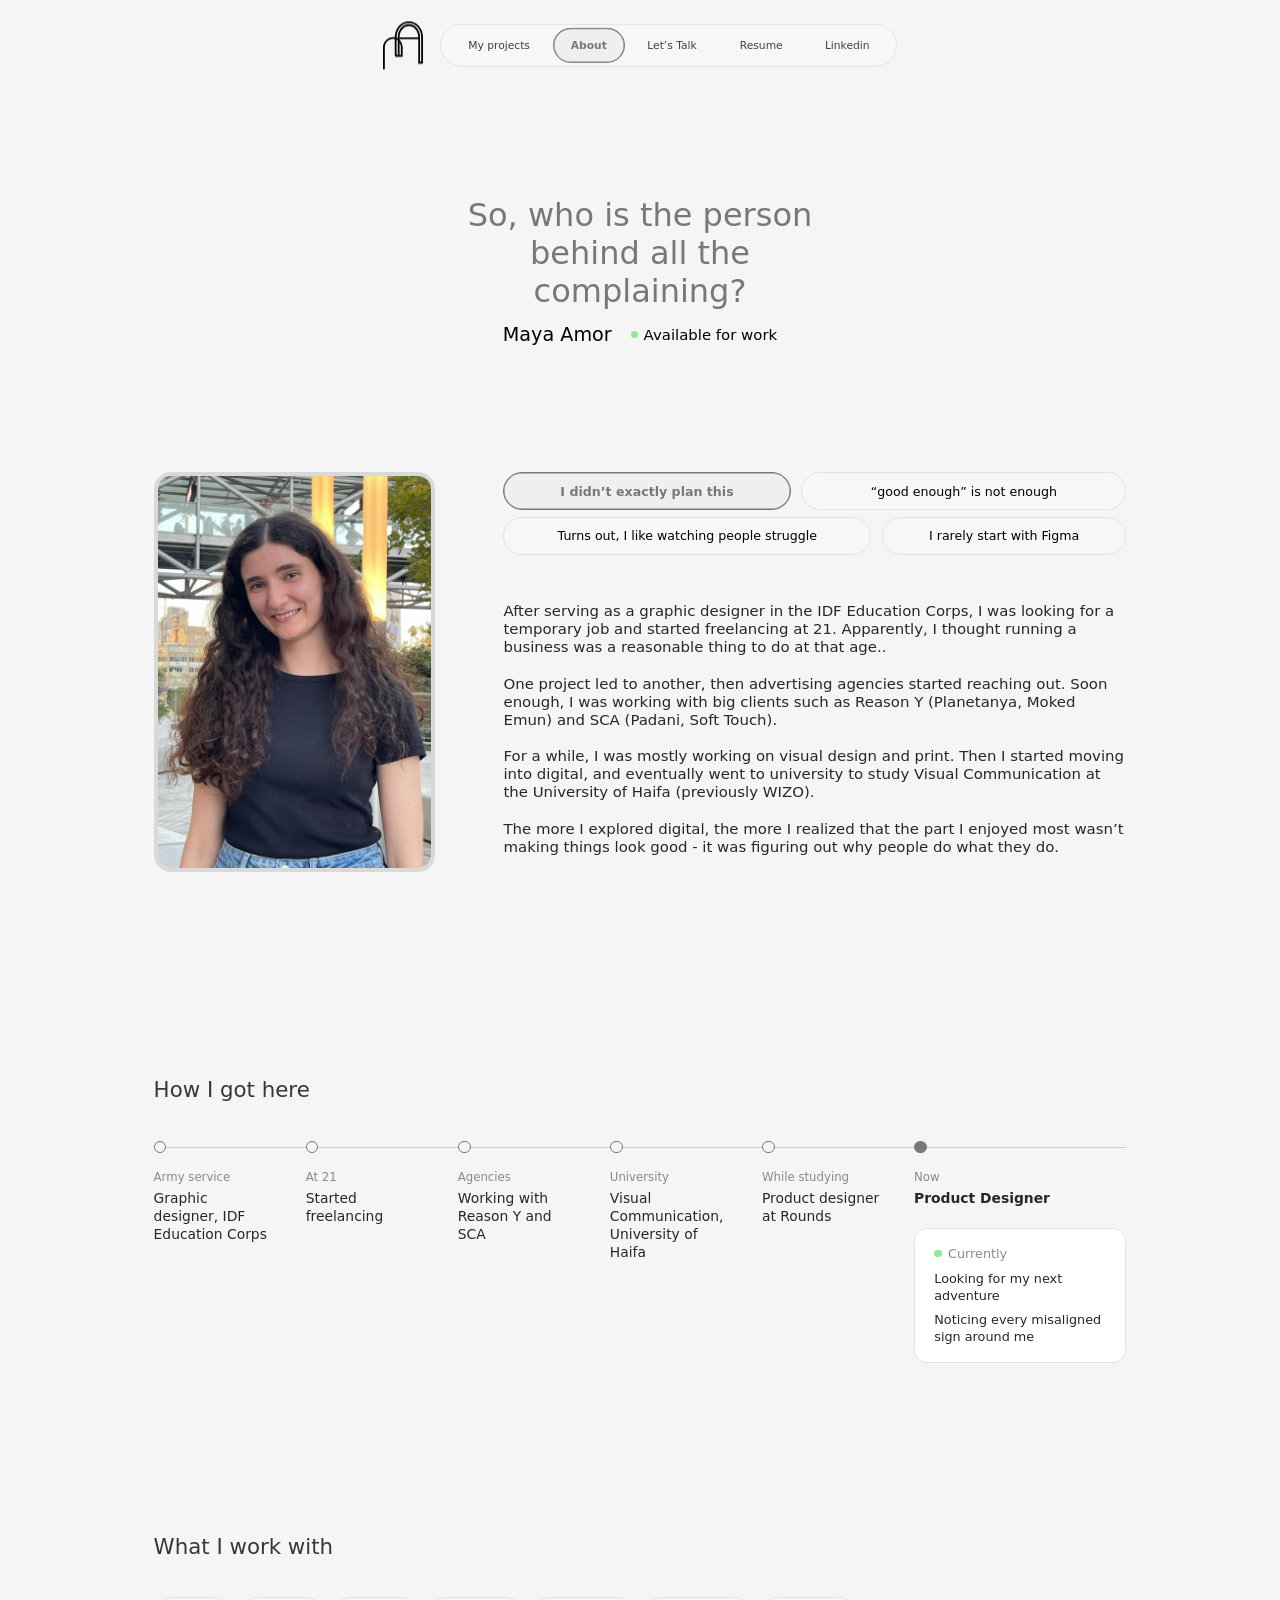
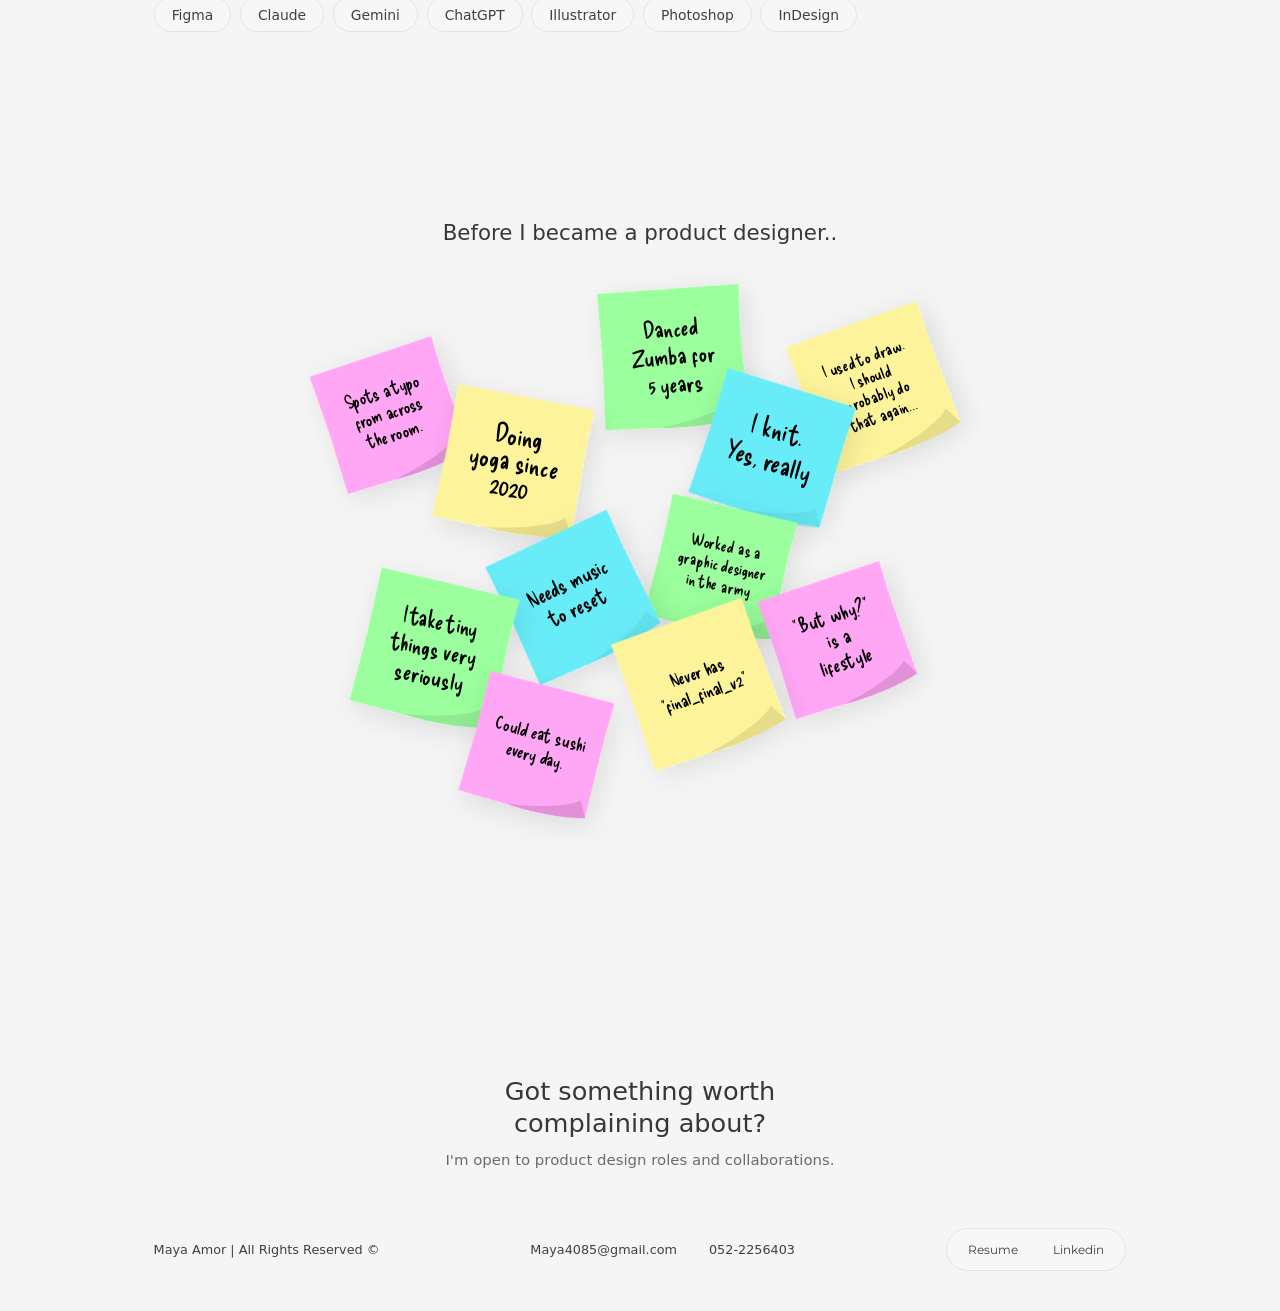
==== commit 66e97373: "Hide sticky notes on phones and fix iPhone header details - Sticky notes (About) and the hero note (" ====
--- a/about.html
+++ b/about.html
@@ -3,6 +3,7 @@
 <head>
   <meta charset="UTF-8">
   <meta name="viewport" content="width=device-width, initial-scale=1.0">
+  <meta name="format-detection" content="telephone=no, email=no">
   <title>About | Maya Amor</title>
   <meta name="description" content="About Maya Amor, a product designer who started in graphic design and freelancing and moved into understanding why people do what they do.">
 
@@ -11,12 +12,12 @@
   <meta property="og:site_name" content="Maya Amor">
   <meta property="og:title" content="About | Maya Amor">
   <meta property="og:description" content="About Maya Amor, a product designer who started in graphic design and freelancing and moved into understanding why people do what they do.">
-  <meta property="og:url" content="https://mayaamor122.github.io/about.html">
-  <meta property="og:image" content="https://mayaamor122.github.io/assets/social-preview.png">
+  <meta property="og:url" content="https://maya-amor.github.io/about.html">
+  <meta property="og:image" content="https://maya-amor.github.io/assets/social-preview.png">
   <meta property="og:image:width" content="1200">
   <meta property="og:image:height" content="630">
   <meta name="twitter:card" content="summary_large_image">
-  <link rel="canonical" href="https://mayaamor122.github.io/about.html">
+  <link rel="canonical" href="https://maya-amor.github.io/about.html">
   <link rel="icon" type="image/svg+xml" href="assets/icons/logo.svg">
 
   <link rel="preconnect" href="https://fonts.googleapis.com">
--- a/css/styles.css
+++ b/css/styles.css
@@ -828,6 +828,12 @@
   }
 
   .site-header__menu-btn {
+    -webkit-appearance: none;     /* iPhone: drop the default button styling */
+    appearance: none;
+    color: var(--text-strong);
+  }
+
+  .site-header__menu-btn {
     display: flex;
     flex-direction: column;
     justify-content: center;
@@ -845,16 +851,18 @@
 
   .site-header__menu-btn span {
     display: block;
-    height: 1.5px;
+    flex-shrink: 0;
+    width: 1rem;                  /* explicit size so the lines always draw (iPhone) */
+    height: 2px;
     background: var(--text-strong);
     border-radius: 2px;
     transition: transform 0.35s var(--ease-out), opacity 0.2s ease;
   }
 
   /* Hamburger → X */
-  .menu-open .site-header__menu-btn span:nth-child(1) { transform: translateY(6.5px) rotate(45deg); }
+  .menu-open .site-header__menu-btn span:nth-child(1) { transform: translateY(7px) rotate(45deg); }
   .menu-open .site-header__menu-btn span:nth-child(2) { opacity: 0; }
-  .menu-open .site-header__menu-btn span:nth-child(3) { transform: translateY(-6.5px) rotate(-45deg); }
+  .menu-open .site-header__menu-btn span:nth-child(3) { transform: translateY(-7px) rotate(-45deg); }
 
   .site-header__nav {
     position: absolute;
@@ -2430,7 +2438,8 @@
 
 /* Phones: notes sit in a loose two-column pile instead of the wide board */
 @media (max-width: 640px) {
-  .facts { margin-top: 6rem; }
+  /* Phones: the sticky notes are hidden (desktop and tablet only) */
+  .facts { display: none; }
 
   .facts__board {
     display: grid;
@@ -2549,19 +2558,10 @@
   .hero-note__text { font-size: 1rem; }
 }
 
-/* Phones: sits in the hero below the menu button, tap to open About */
+/* Phones: hidden (the notes on About are desktop and tablet only) */
 @media (max-width: 640px) {
   .hero-note {
-    position: relative;
-    top: auto;
-    right: auto;
-    left: auto;
-    width: 6.5rem;
-    margin-top: 0.5rem;
-    transform: rotate(10deg);
-    touch-action: auto;
-    cursor: pointer;
-    animation-delay: 2.6s;
+    display: none;
   }
 }
 
